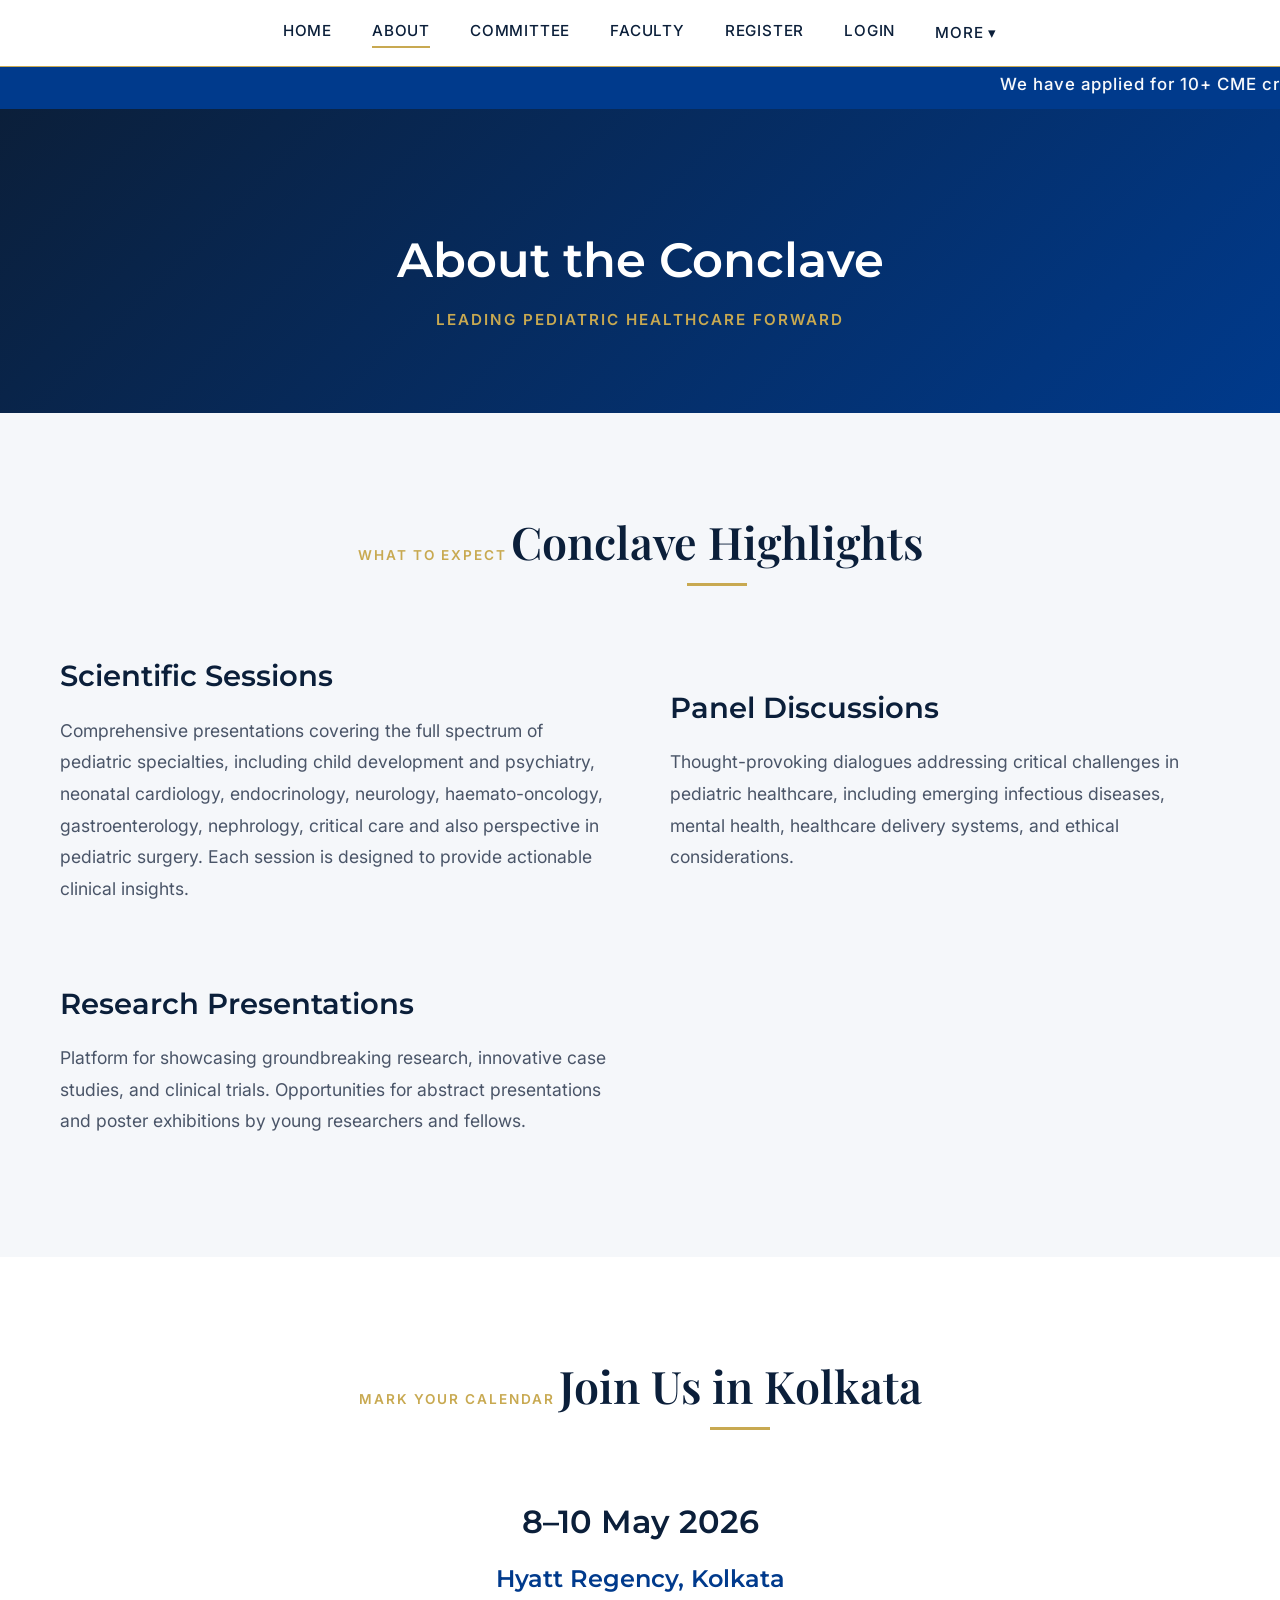
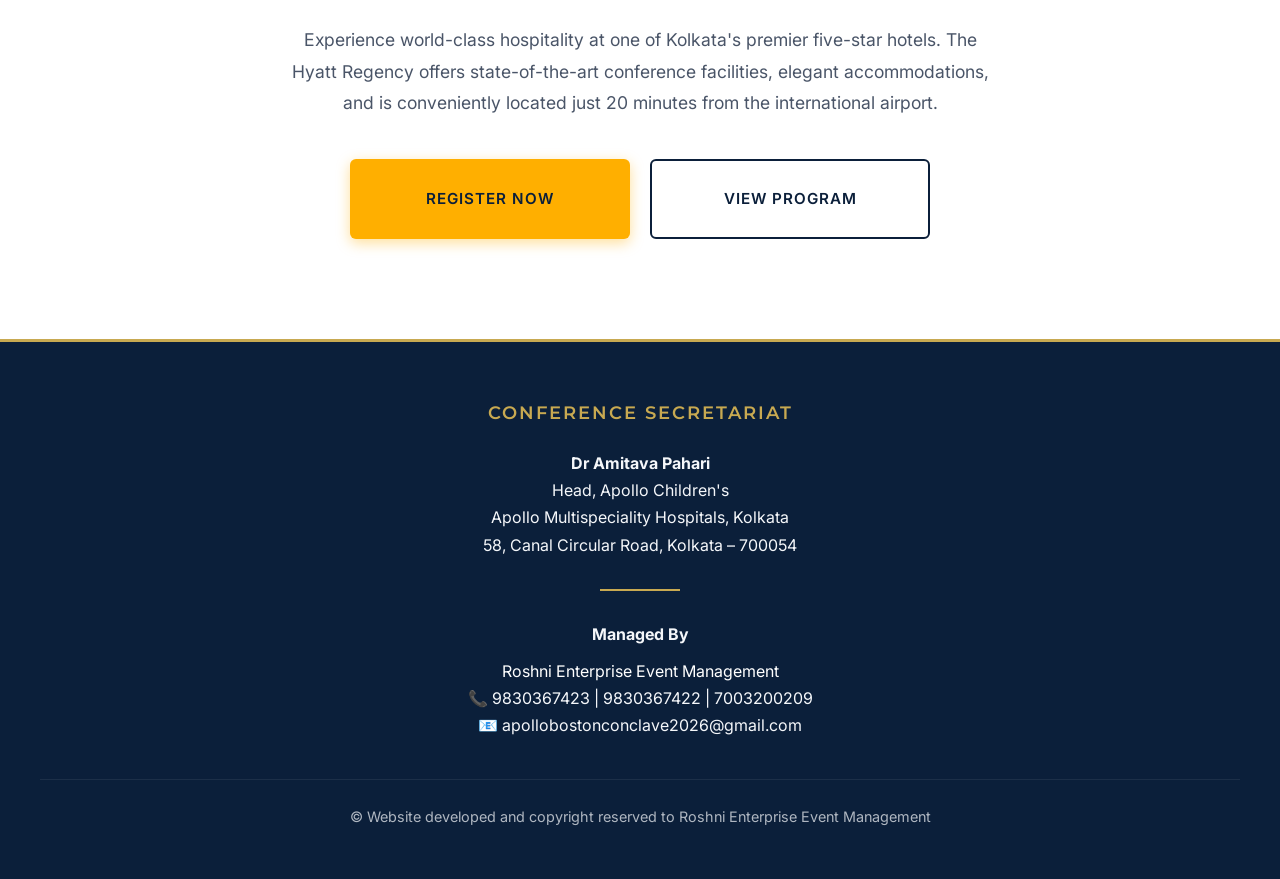
==== about.html @ faa14a83 "Update about.html" ====
<!DOCTYPE html>
<html lang="en">

<head>
    <meta charset="UTF-8">
    <title>About | ABC Children’s Conclave</title>
    <meta name="viewport" content="width=device-width, initial-scale=1.0">
    <link rel="stylesheet" href="style.css">
</head>

<body>

    <!-- LUXURY NAVIGATION -->
    <nav class="navbar" id="navbar">
        <div class="nav-container">
            <!-- <a href="index.html" class="nav-logo">ABC CHILDREN’S CONCLAVE</a> -->

            <div class="burger" id="burger">
                <span></span>
                <span></span>
                <span></span>
            </div>

            <div class="nav-links" id="navMenu" id="moreDropdown">
                <a href="index.html">Home</a>
                <a href="about.html" class="active">About</a>
                <a href="committee.html">Committee</a>
                <a href="speakers.html">Faculty</a>
                <a href="register.html">Register</a>
                <a href="login.html">Login</a>
                <div class="nav-item">
                    <a href="#" class="more-link">More ▾</a>
                    <div class="dropdown">
                        <a href="program.html">Program</a>
                        <a href="venue.html">Venue</a>
                        <a href="sponsor.html">Sponsor</a>
                        <a href="contact.html">Contact</a>
                    </div>
                </div>


            </div>
        </div>
    </nav>
    <marquee class="cme-marquee" scrollamount="15" direction="left" onmouseover="this.stop();"
        onmouseout="this.start();">We have applied for 10+ CME credit hours</marquee>

    <!-- PAGE BANNER -->
    <div class="page-banner">
        <h2>About the Conclave</h2>
        <span>Leading Pediatric Healthcare Forward</span>
    </div>

    <!-- ABOUT CONTENT
    <section class="section">
        <div class="container">
            <div class="about-grid">
                <div class="about-content">
                    <h3>A Premier International Pediatric Congress</h3>
                    <p>
                        The ABC Children’s Conclave is a landmark international pediatric
                        conference that brings together distinguished medical professionals,
                        researchers, and healthcare leaders from around the world.
                    </p>
                    <p>
                        Organized by Apollo Hospitals—one of India's most prestigious healthcare
                        institutions—in collaboration with leading global medical centers, this
                        three-day summit represents the highest standard of pediatric medical
                        education and professional development.
                    </p>
                </div>

                <div class="about-features">
                    <div class="feature-item">
                        <div class="feature-icon">🎓</div>
                        <div class="feature-text">
                            <h4>World-Class Faculty</h4>
                            <p>Learn from internationally renowned pediatric specialists and medical researchers</p>
                        </div>
                    </div>

                    <div class="feature-item">
                        <div class="feature-icon">🔬</div>
                        <div class="feature-text">
                            <h4>Cutting-Edge Research</h4>
                            <p>Access the latest breakthroughs in pediatric medicine and clinical practices</p>
                        </div>
                    </div>

                    <div class="feature-item">
                        <div class="feature-icon">🤝</div>
                        <div class="feature-text">
                            <h4>Global Networking</h4>
                            <p>Connect with leading professionals from prestigious medical institutions worldwide</p>
                        </div>
                    </div>

                    <div class="feature-item">
                        <div class="feature-icon">📜</div>
                        <div class="feature-text">
                            <h4>CME Accreditation</h4>
                            <p>Earn CME points for all the 3 days of the conference</p>
                        </div>
                    </div>
                </div>
            </div>
        </div>
    </section> -->

    <!-- CONFERENCE HIGHLIGHTS -->
    <section class="section section-alt">
        <div class="container">
            <div class="section-header">
                <span class="section-label">What to Expect</span>
                <h2 class="section-title">Conclave Highlights</h2>
            </div>

            <div class="about-grid">
                <div class="about-content">
                    <h3>Scientific Sessions</h3>
                    <p>
                        Comprehensive presentations covering the full spectrum of pediatric specialties,
                        including child development and psychiatry, neonatal cardiology, endocrinology, neurology, haemato-oncology, gastroenterology, nephrology, 
                        critical care and also perspective in pediatric surgery. Each session is designed to provide actionable clinical insights.
                    </p>
                </div>

                <!-- <div class="about-content">
                    <h3>Hands-On Workshops</h3>
                    <p>
                        Interactive training sessions led by expert clinicians, offering practical skill
                        development in advanced pediatric procedures, diagnostic techniques, and
                        evidence-based treatment protocols.
                    </p>
                </div> -->

                <div class="about-content">
                    <h3>Panel Discussions</h3>
                    <p>
                        Thought-provoking dialogues addressing critical challenges in pediatric healthcare,
                        including emerging infectious diseases, mental health, healthcare delivery systems,
                        and ethical considerations.
                    </p>
                </div>

                <div class="about-content">
                    <h3>Research Presentations</h3>
                    <p>
                        Platform for showcasing groundbreaking research, innovative case studies, and
                        clinical trials. Opportunities for abstract presentations and poster exhibitions
                        by young researchers and fellows.
                    </p>
                </div>
            </div>
        </div>
    </section>

    <!-- VENUE & DATE -->
    <section class="section">
        <div class="container" style="text-align: center;">
            <div class="section-header">
                <span class="section-label">Mark Your Calendar</span>
                <h2 class="section-title">Join Us in Kolkata</h2>
            </div>

            <div style="max-width: 700px; margin: 0 auto;">
                <h3 style="font-size: 2rem; color: var(--navy-deep); margin-bottom: 20px;">
                    8–10 May 2026
                </h3>
                <h4 style="font-size: 1.5rem; color: var(--apollo-blue); margin-bottom: 30px;">
                    Hyatt Regency, Kolkata
                </h4>
                <p style="font-size: 1.1rem; line-height: 1.8; color: var(--text-grey); margin-bottom: 40px;">
                    Experience world-class hospitality at one of Kolkata's premier five-star hotels.
                    The Hyatt Regency offers state-of-the-art conference facilities, elegant accommodations,
                    and is conveniently located just 20 minutes from the international airport.
                </p>

                <div style="display: flex; gap: 20px; justify-content: center; flex-wrap: wrap;">
                    <a href="register.html" class="btn btn-primary">Register Now</a>
                    <a href="program.html" class="btn btn-outline"
                        style="border-color: var(--navy-deep); color: var(--navy-deep);">View Program</a>
                </div>
            </div>
        </div>
    </section>

    <div id="footer-placeholder"></div>

    <script>
        fetch("footer.html")
            .then(response => response.text())
            .then(data => {
                document.getElementById("footer-placeholder").innerHTML = data;
            });
    </script>

    <script src="script.js"></script>
</body>

</html>
---- style.css ----
/* =====================
   LUXURY MEDICAL CONFERENCE DESIGN SYSTEM
   ABC Children's Conclave 2026
===================== */

/* Import Premium Fonts */
@import url('https://fonts.googleapis.com/css2?family=Playfair+Display:wght@400;600;700&family=Montserrat:wght@400;600;700&family=Inter:wght@300;400;500;600&display=swap');

:root {
    /* Luxury Medical Color Palette */
    --navy-deep: #0B1F3A;
    --apollo-blue: #003A8C;
    --soft-gold: #C8A951;
    --premium-teal: #008C95;
    --white: #ffffff;
    --light-grey: #F5F7FA;
    --cool-grey: #E8EDF2;
    --text-dark: #1a1a1a;
    --text-grey: #4a5568;

    /* Shadows */
    --shadow-soft: 0 2px 8px rgba(11, 31, 58, 0.08);
    --shadow-medium: 0 4px 16px rgba(11, 31, 58, 0.12);
    --shadow-strong: 0 8px 24px rgba(11, 31, 58, 0.18);

    /* Spacing */
    --section-padding: 100px 20px;
    --radius: 8px;
}

/* =====================
   GLOBAL RESET
===================== */
* {
    margin: 0;
    padding: 0;
    box-sizing: border-box;
}

html {
    scroll-behavior: smooth;
}

body {
    font-family: 'Inter', 'Segoe UI', sans-serif;
    color: var(--text-dark);
    background: var(--white);
    line-height: 1.7;
    overflow-x: hidden;
}

/* Typography Hierarchy */
h1,
h2,
h3,
h4,
h5,
h6 {
    font-family: 'Montserrat', 'Playfair Display', serif;
    font-weight: 600;
    line-height: 1.3;
    color: var(--navy-deep);
    margin-bottom: 1rem;
}

h1 {
    font-size: clamp(2.5rem, 5vw, 4.5rem);
    font-family: 'Playfair Display', serif;
}

h2 {
    font-size: clamp(2rem, 4vw, 3rem);
}

h3 {
    font-size: clamp(1.5rem, 3vw, 2rem);
}

p {
    margin-bottom: 1.2rem;
    color: var(--text-grey);
    font-size: 1.05rem;
}

a {
    text-decoration: none;
    color: inherit;
    transition: all 0.3s ease;
}

/* =====================
   HEADER / NAVIGATION
===================== */
.navbar {
    position: fixed;
    top: 0;
    left: 0;
    right: 0;
    z-index: 1000;
    background: var(--white);
    box-shadow: 0 1px 0 var(--soft-gold);
    padding: 18px 0;
    transition: all 0.3s ease;
}

.navbar.scrolled {
    background: rgba(255, 255, 255, 0.98);
    backdrop-filter: blur(10px);
    box-shadow: var(--shadow-soft);
}

.nav-container {
    max-width: 1400px;
    margin: 0 auto;
    padding: 0 40px;
    display: flex;
    justify-content: center;
    align-items: center;
    position: relative;
}

.nav-logo {
    font-family: 'Montserrat', sans-serif;
    font-size: 1.2rem;
    font-weight: 700;
    color: var(--navy-deep);
    letter-spacing: 0.5px;
}

.nav-links {
    display: flex;
    gap: 40px;
    align-items: center;
}

.nav-links a {
    font-size: 0.95rem;
    font-weight: 500;
    color: var(--navy-deep);
    text-transform: uppercase;
    letter-spacing: 0.8px;
    padding-bottom: 4px;
    position: relative;
}

.nav-links a::after {
    content: '';
    position: absolute;
    bottom: 0;
    left: 0;
    width: 0;
    height: 2px;
    background: var(--soft-gold);
    transition: width 0.3s ease;
}

.nav-links a:hover::after,
.nav-links a.active::after {
    width: 100%;
}

.nav-links a:hover {
    color: var(--apollo-blue);
}

.nav-item {
    position: relative;
}

.dropdown {
    position: absolute;
    top: 100%;
    left: 0;
    background: var(--white);
    min-width: 180px;
    border-radius: var(--radius);
    box-shadow: var(--shadow-md);
    display: none;
    flex-direction: column;
    padding: 8px 0;
}

.dropdown a {
    padding: 10px 16px;
    color: var(--primary);
    text-transform: none;
}

.dropdown a:hover {
    background: var(--gray-50);
}

.nav-item:hover .dropdown {
    display: flex;
}

.burger {
    display: none;
    flex-direction: column;
    cursor: pointer;
    gap: 5px;
}

.burger span {
    width: 25px;
    height: 3px;
    background: var(--navy-deep);
    border-radius: 3px;
    transition: 0.3s;
}

/* =====================
   TOP INFO BAR
===================== */
.top-bar {
    background: #ffaf00;
    color: var(--navy-deep);
    padding: 12px 20px;
    text-align: center;
    font-weight: 600;
    font-size: 1rem;
    letter-spacing: 1px;
    /* margin-top: 60px; */
}

.cme-marquee {
    background: var(--apollo-blue);
    color: var(--white);
    padding: 10px 20px;
    font-weight: 500;
    font-size: 1.05rem;
    letter-spacing: 1px;
    display: block;
    margin-top: 60px;
}

/* =====================
   HERO SECTION - LUXURY
===================== */
.hero {
    min-height: 100vh;
    display: flex;
    align-items: center;
    position: relative;
    overflow: hidden;
    background:
        linear-gradient(135deg, rgba(11, 31, 58, 0.92) 0%, rgba(0, 58, 140, 0.85) 100%),
        url('https://images.unsplash.com/photo-1682582036641-91dfe7b66ba6?crop=entropy&cs=srgb&fm=jpg&q=85') center/cover;
    padding: 140px 40px 80px;
}

.hero-overlay {
    max-width: 1400px;
    margin: 0 auto;
    width: 100%;
}

.hero-content {
    max-width: 800px;
}

.hero-title-logo {
    display: flex;
    align-items: center;
    gap: 15px;
    /* space between heading and logo */
    justify-content: center;
    /* center horizontally */
    flex-wrap: wrap;
    /* wrap on smaller screens */
}

.hero-title-logo h1 {
    margin: 0;
    font-size: 2.5rem;
    /* adjust as per your design */
}

.hero-logo {
    max-height: 50px;
    /* control logo height */
    width: auto;
}

.hero-logos {
    display: flex;
    gap: 30px;
    align-items: center;
    margin-bottom: 40px;
}

.hero-logos .logo {
    height: 70px;
    width: auto;
    filter: brightness(0) invert(1);
    opacity: 0.9;
}

.hero-tagline {
    display: inline-block;
    font-size: 1 rem;
    font-weight: 600;
    text-transform: uppercase;
    letter-spacing: 2px;
    color: var(--soft-gold);
    margin-bottom: 20px;
    display: inline;
    /* padding: 8px 20px;
    border: 1px solid var(--soft-gold);
    border-radius: 30px;
 */
}

.hero h1 {
    font-family: 'Playfair Display', serif;
    font-size: clamp(2.8rem, 6vw, 5rem);
    font-weight: 700;
    color: var(--white);
    margin-bottom: 20px;
    line-height: 1.15;
    text-shadow: 0 2px 20px rgba(0, 0, 0, 0.3);
}

.hero-subtitle {
    font-size: clamp(1.3rem, 2.5vw, 1.8rem);
    color: var(--light-grey);
    margin-bottom: 15px;
    font-weight: 300;
    font-family: 'Inter', sans-serif;
}

.hero-location {
    font-size: 1.4rem;
    color: var(--soft-gold);
    font-weight: 500;
    margin-bottom: 50px;
    letter-spacing: 1px;
}

.hero-top-logo {
    position: absolute;
    top: 25px;
    right: 40px;
    width: 70px;
    /* smallest size */
    height: auto;
    z-index: 10;
}

/* Countdown Timer */
.countdown-container {
    margin: 30px 0;
    max-width: 500px;
}

.countdown-label {
    font-size: 0.9rem;
    text-transform: uppercase;
    letter-spacing: 2px;
    color: var(--soft-gold);
    margin-bottom: 15px;
    font-weight: 600;
}

.countdown-timer {
    display: flex;
    gap: 15px;
}

.time-block {
    background: rgba(255, 255, 255, 0.1);
    backdrop-filter: blur(10px);
    -webkit-backdrop-filter: blur(10px);
    border: 1px solid rgba(255, 255, 255, 0.2);
    padding: 15px 10px;
    border-radius: 8px;
    min-width: 80px;
    text-align: center;
    transition: transform 0.3s ease;
}

.time-block:hover {
    transform: translateY(-5px);
    border-color: var(--soft-gold);
}

.time-block span {
    display: block;
    font-size: 1.8rem;
    font-weight: 700;
    color: #ffaf00;
    font-family: 'Montserrat', sans-serif;
    line-height: 1;
    margin-bottom: 5px;
}

.time-block label {
    font-size: 0.7rem;
    text-transform: uppercase;
    color: var(--white);
    letter-spacing: 1px;
    opacity: 0.8;
}

@media (max-width: 768px) {
    .countdown-timer {
        gap: 10px;
    }

    .time-block {
        min-width: 65px;
        padding: 10px 5px;
    }

    .time-block span {
        font-size: 1.4rem;
    }
}

.hero-buttons {
    display: flex;
    gap: 20px;
    flex-wrap: wrap;
    justify-content: flex-start;
    align-items: center;
}

/* =====================
   BUTTONS - PREMIUM
===================== */
.btn {
    display: inline-flex;
    align-items: center;
    justify-content: center;
    padding: 16px 40px;
    border-radius: 6px;
    font-weight: 600;
    font-size: 0.95rem;
    text-transform: uppercase;
    letter-spacing: 1px;
    cursor: pointer;
    transition: all 0.3s ease;
    border: none;
    font-family: 'Inter', sans-serif;
    text-align: center;
    min-width: 280px;
    min-height: 80px;
}

.btn-primary {
    background: #ffaf00;
    color: var(--navy-deep);
    box-shadow: 0 4px 14px rgba(255, 175, 0, 0.4);
}

.btn-primary:hover {
    background: #e69d00;
    transform: translateY(-2px);
    box-shadow: 0 6px 20px rgba(255, 175, 0, 0.5);
}

.btn-outline {
    background: transparent;
    border: 2px solid var(--white);
    color: var(--white);
}

.btn-outline:hover {
    background: var(--white);
    color: var(--navy-deep);
    border-color: var(--white);
}

.btn-gold {
    background: var(--soft-gold);
    color: var(--navy-deep);
}

.btn-gold:hover {
    background: #d4b968;
    transform: translateY(-2px);
    box-shadow: 0 6px 20px rgba(200, 169, 81, 0.4);
}

/* =====================
   SECTION STRUCTURE
===================== */
.section {
    padding: var(--section-padding);
}

.section-alt {
    background: var(--light-grey);
}

.section-navy {
    background: var(--navy-deep);
    color: var(--white);
}

.section-navy h2,
.section-navy h3,
.section-navy p {
    color: var(--white);
}

.container {
    max-width: 1400px;
    margin: 0 auto;
    padding: 0 40px;
}

.section-header {
    text-align: center;
    margin-bottom: 70px;
    position: relative;
}

.section-label {
    display: inline-block;
    font-size: 0.85rem;
    font-weight: 600;
    text-transform: uppercase;
    letter-spacing: 2px;
    color: var(--soft-gold);
    margin-bottom: 15px;
}

.section-title {
    font-family: 'Playfair Display', serif;
    font-size: clamp(2rem, 4vw, 2.8rem);
    color: var(--navy-deep);
    position: relative;
    display: inline-block;
}

.section-title::after {
    content: '';
    position: absolute;
    bottom: -15px;
    left: 50%;
    transform: translateX(-50%);
    width: 60px;
    height: 3px;
    background: var(--soft-gold);
}

/* =====================
   ABOUT SECTION
===================== */
.about-grid {
    display: grid;
    grid-template-columns: 1fr 1fr;
    gap: 60px;
    align-items: center;
}

.about-content h3 {
    font-size: 1.8rem;
    margin-bottom: 20px;
    color: var(--navy-deep);
}

.about-content p {
    font-size: 1.1rem;
    line-height: 1.8;
    margin-bottom: 20px;
}

.about-features {
    display: grid;
    gap: 20px;
    margin-top: 30px;
}

.feature-item {
    display: flex;
    gap: 15px;
    align-items: flex-start;
}

.feature-icon {
    width: 50px;
    height: 50px;
    background: var(--soft-gold);
    border-radius: 8px;
    display: flex;
    align-items: center;
    justify-content: center;
    color: var(--navy-deep);
    font-weight: bold;
    font-size: 1.3rem;
    flex-shrink: 0;
}

.feature-text h4 {
    font-size: 1.1rem;
    margin-bottom: 5px;
    color: var(--navy-deep);
}

.feature-text p {
    font-size: 0.95rem;
    color: var(--text-grey);
    margin: 0;
}

/* =====================
   SPEAKERS SECTION - LUXURY CARDS
===================== */
.speakers-grid {
    display: grid;
    grid-template-columns: repeat(auto-fit, minmax(280px, 1fr));
    gap: 40px;
}

.speaker-card {
    background: var(--white);
    border-radius: 12px;
    padding: 40px 30px;
    text-align: center;
    box-shadow: var(--shadow-soft);
    transition: all 0.3s ease;
    position: relative;
    overflow: hidden;
}

.speaker-card::before {
    content: '';
    position: absolute;
    top: 0;
    left: 0;
    right: 0;
    height: 4px;
    background: var(--soft-gold);
    transform: scaleX(0);
    transition: transform 0.3s ease;
}

.speaker-card:hover::before {
    transform: scaleX(1);
}

.speaker-card:hover {
    transform: translateY(-8px);
    box-shadow: var(--shadow-strong);
}

.speaker-image {
    width: 150px;
    height: 150px;
    border-radius: 50%;
    margin: 0 auto 25px;
    overflow: hidden;
    border: 4px solid var(--light-grey);
    transition: all 0.3s ease;
}

.speaker-card:hover .speaker-image {
    border-color: var(--soft-gold);
}

.speaker-image img {
    width: 100%;
    height: 100%;
    object-fit: cover;
}

.speaker-name {
    font-size: 1.3rem;
    font-weight: 600;
    color: var(--navy-deep);
    margin-bottom: 8px;
}

.speaker-title {
    font-size: 0.95rem;
    color: var(--text-grey);
    font-weight: 500;
    margin-bottom: 15px;
}

.speaker-org {
    font-size: 0.9rem;
    color: var(--apollo-blue);
    font-style: italic;
}

/* =====================
   SCIENTIFIC PROGRAM SECTION
===================== */
.program-tabs {
    display: flex;
    justify-content: center;
    gap: 20px;
    margin-bottom: 50px;
    flex-wrap: wrap;
}

.tab-btn {
    padding: 14px 35px;
    background: transparent;
    border: 2px solid var(--white);
    color: var(--white);
    border-radius: 30px;
    cursor: pointer;
    font-weight: 600;
    font-size: 0.95rem;
    transition: all 0.3s ease;
    text-transform: uppercase;
    letter-spacing: 1px;
}

.tab-btn.active,
.tab-btn:hover {
    background: var(--soft-gold);
    border-color: var(--soft-gold);
    color: var(--navy-deep);
}

.program-timeline {
    max-width: 900px;
    margin: 0 auto;
    display: none;
}

.program-timeline.active {
    display: block;
}

.timeline-item {
    background: rgba(255, 255, 255, 0.1);
    backdrop-filter: blur(10px);
    padding: 30px;
    border-radius: 12px;
    margin-bottom: 20px;
    border-left: 4px solid var(--soft-gold);
    transition: all 0.3s ease;
}

.timeline-item:hover {
    background: rgba(255, 255, 255, 0.15);
    transform: translateX(10px);
}

.timeline-time {
    font-size: 0.9rem;
    font-weight: 600;
    color: var(--soft-gold);
    margin-bottom: 10px;
    text-transform: uppercase;
    letter-spacing: 1px;
}

.timeline-title {
    font-size: 1.3rem;
    color: var(--white);
    margin-bottom: 8px;
    font-weight: 600;
}

.timeline-speaker {
    font-size: 0.95rem;
    color: var(--light-grey);
    font-style: italic;
}

/* =====================
   VENUE SECTION
===================== */
.venue-container {
    display: grid;
    grid-template-columns: 1fr 1fr;
    gap: 60px;
    align-items: center;
}

.venue-image {
    border-radius: 12px;
    overflow: hidden;
    box-shadow: var(--shadow-strong);
}

.venue-image img {
    width: 100%;
    height: 100%;
    object-fit: cover;
    transition: transform 0.5s ease;
}

.venue-image:hover img {
    transform: scale(1.05);
}

.venue-info h3 {
    font-size: 2rem;
    margin-bottom: 20px;
}

.venue-details {
    display: grid;
    gap: 20px;
    margin-top: 30px;
}

.venue-detail {
    display: flex;
    gap: 15px;
    align-items: flex-start;
}

.venue-icon {
    width: 45px;
    height: 45px;
    background: var(--soft-gold);
    border-radius: 50%;
    display: flex;
    align-items: center;
    justify-content: center;
    color: var(--navy-deep);
    font-weight: bold;
    flex-shrink: 0;
}

.venue-text h4 {
    font-size: 1rem;
    margin-bottom: 5px;
    color: var(--navy-deep);
}

.venue-text p {
    font-size: 0.95rem;
    color: var(--text-grey);
    margin: 0;
}

/* =====================
   SPONSORS SECTION
===================== */
.sponsors-grid {
    display: grid;
    grid-template-columns: repeat(auto-fit, minmax(200px, 1fr));
    gap: 40px;
    align-items: center;
    justify-items: center;
}

.sponsor-logo {
    width: 180px;
    height: 100px;
    background: var(--white);
    border-radius: 12px;
    display: flex;
    align-items: center;
    justify-content: center;
    padding: 20px;
    box-shadow: var(--shadow-soft);
    transition: all 0.3s ease;
    border: 2px solid var(--cool-grey);
}

.sponsor-logo:hover {
    transform: translateY(-5px);
    box-shadow: var(--shadow-medium);
    border-color: var(--soft-gold);
}

.sponsor-logo img {
    max-width: 100%;
    max-height: 100%;
    filter: grayscale(100%);
    opacity: 0.6;
    transition: all 0.3s ease;
}

.sponsor-logo:hover img {
    filter: grayscale(0%);
    opacity: 1;
}

/* =====================
   FOOTER - CORPORATE AUTHORITY
===================== */
.footer {
    background: var(--navy-deep);
    color: var(--white);
    padding: 60px 40px 30px;
    border-top: 3px solid var(--soft-gold);
}

.footer-container {
    max-width: 1400px;
    margin: 0 auto;
    text-align: center;
}

.footer-title {
    font-size: 1.1rem;
    font-weight: 600;
    text-transform: uppercase;
    letter-spacing: 2px;
    color: var(--soft-gold);
    margin-bottom: 25px;
}

.footer-content {
    margin-bottom: 30px;
}

.footer-content p {
    font-size: 1rem;
    color: var(--light-grey);
    margin-bottom: 10px;
    font-weight: 400;
}

.footer-divider {
    width: 80px;
    height: 2px;
    background: var(--soft-gold);
    margin: 30px auto;
}

.footer-social {
    display: flex;
    gap: 20px;
    justify-content: center;
    margin-top: 30px;
}

.social-icon {
    width: 40px;
    height: 40px;
    border-radius: 50%;
    background: rgba(255, 255, 255, 0.1);
    display: flex;
    align-items: center;
    justify-content: center;
    color: var(--white);
    transition: all 0.3s ease;
}

.social-icon:hover {
    background: var(--soft-gold);
    color: var(--navy-deep);
    transform: translateY(-3px);
}

.footer-copyright {
    margin-top: 40px;
    padding-top: 25px;
    border-top: 1px solid rgba(255, 255, 255, 0.1);
    font-size: 0.9rem;
    color: var(--light-grey);
    opacity: 0.7;
}

/* =====================
   REGISTRATION PAGE
===================== */
.page-banner {
    background: linear-gradient(135deg, var(--navy-deep) 0%, var(--apollo-blue) 100%);
    padding: 120px 40px 80px;
    text-align: center;
}

.page-banner h2 {
    color: var(--white);
    font-size: clamp(2rem, 5vw, 3rem);
    margin-bottom: 15px;
}

.page-banner span {
    color: var(--soft-gold);
    font-size: 0.95rem;
    font-weight: 600;
    text-transform: uppercase;
    letter-spacing: 2px;
}

.register-section {
    padding: 80px 40px;
    background: var(--light-grey);
}

.pricing-grid {
    display: grid;
    grid-template-columns: repeat(auto-fit, minmax(280px, 1fr));
    gap: 30px;
    margin-bottom: 60px;
}

.pricing-card {
    background: var(--white);
    border-radius: 12px;
    padding: 40px 30px;
    text-align: center;
    box-shadow: var(--shadow-soft);
    transition: all 0.3s ease;
    border: 2px solid transparent;
}

.pricing-card:hover {
    transform: translateY(-10px);
    box-shadow: var(--shadow-strong);
    border-color: var(--soft-gold);
}

.pricing-card.featured {
    background: var(--navy-deep);
    color: var(--white);
    transform: scale(1.05);
    border-color: var(--soft-gold);
}

.pricing-card.featured h3,
.pricing-card.featured .pricing-amount {
    color: var(--white);
}

.pricing-label {
    font-size: 0.85rem;
    font-weight: 600;
    text-transform: uppercase;
    letter-spacing: 1.5px;
    color: var(--soft-gold);
    margin-bottom: 15px;
}

.pricing-amount {
    font-size: 2.5rem;
    font-weight: 700;
    color: var(--navy-deep);
    margin-bottom: 10px;
}

.pricing-period {
    font-size: 0.9rem;
    color: var(--text-grey);
    margin-bottom: 25px;
}

.pricing-card.featured .pricing-period {
    color: var(--light-grey);
}

.pricing-features {
    list-style: none;
    margin: 25px 0;
    text-align: left;
}

.pricing-features li {
    padding: 12px 0;
    border-bottom: 1px solid var(--cool-grey);
    font-size: 0.95rem;
    color: var(--text-grey);
}

.pricing-card.featured .pricing-features li {
    border-bottom-color: rgba(255, 255, 255, 0.2);
    color: var(--light-grey);
}

.pricing-features li::before {
    content: '✓';
    margin-right: 10px;
    color: var(--soft-gold);
    font-weight: bold;
}

.register-card {
    max-width: 600px;
    margin: 0 auto;
    background: var(--white);
    padding: 50px 40px;
    border-radius: 12px;
    box-shadow: var(--shadow-medium);
}

.register-card h3 {
    text-align: center;
    margin-bottom: 35px;
    font-size: 1.8rem;
}

.form-control,
.form-select {
    width: 100%;
    padding: 14px 18px;
    border-radius: 8px;
    border: 2px solid var(--cool-grey);
    font-size: 1rem;
    margin-bottom: 20px;
    transition: all 0.3s ease;
    font-family: 'Inter', sans-serif;
}

.form-control:focus,
.form-select:focus {
    outline: none;
    border-color: var(--apollo-blue);
    box-shadow: 0 0 0 3px rgba(0, 58, 140, 0.1);
}

.w-100 {
    width: 100%;
}

/* =====================
   LOGIN PAGE
===================== */
.login-card {
    max-width: 450px;
    margin: 60px auto;
    background: var(--white);
    padding: 50px 40px;
    border-radius: 12px;
    box-shadow: var(--shadow-medium);
}

.login-card h3 {
    text-align: center;
    margin-bottom: 35px;
    font-size: 1.8rem;
}

.forgot-link {
    color: var(--apollo-blue);
    text-decoration: underline;
    font-size: 0.9rem;
    transition: color 0.3s;
    display: inline-block;
    margin-top: 10px;
}

.forgot-link:hover {
    color: var(--soft-gold);
}

/* =====================
   UTILITY CLASSES
===================== */
.text-center {
    text-align: center;
}

.mb-4 {
    margin-bottom: 2rem;
}

.mb-3 {
    margin-bottom: 1.5rem;
}

/* =====================
   RESPONSIVE DESIGN
===================== */
@media (max-width: 1024px) {
    .nav-links {
        gap: 25px;
    }

    .about-grid,
    .venue-container {
        grid-template-columns: 1fr;
        gap: 40px;
    }
}

@media (max-width: 768px) {
    :root {
        --section-padding: 60px 20px;
    }

    .nav-container {
        padding: 0 20px;
    }

    .nav-links {
        display: none;
        position: fixed;
        top: 60px;
        right: -100%;
        height: 100vh;
        width: 80%;
        max-width: 300px;
        background: var(--navy-deep);
        flex-direction: column;
        justify-content: flex-start;
        gap: 0;
        transition: right 0.4s ease-in-out;
        box-shadow: -5px 0 15px rgba(0, 0, 0, 0.3);
        padding: 40px 30px;
        z-index: 1000;
        overflow-y: auto;
    }

    .nav-links.open {
        display: flex;
        right: 0;
    }

    .nav-links a {
        color: var(--white) !important;
        font-size: 1rem;
        width: 100%;
        padding: 14px 0;
        border-bottom: 1px solid rgba(200, 169, 81, 0.2);
    }

    .nav-links a::after {
        display: none;
    }

    .burger {
        display: flex;
        z-index: 1001;
    }

    .hero {
        padding: 100px 20px 60px;
    }

    .hero-buttons {
        flex-direction: column;
    }

    .btn {
        width: 100%;
        text-align: center;
    }

    .speakers-grid {
        grid-template-columns: 1fr;
    }

    .program-tabs {
        flex-direction: column;
    }

    .pricing-grid {
        grid-template-columns: 1fr;
    }

    .pricing-card.featured {
        transform: scale(1);
    }
}

/* =====================
   DASHBOARD STYLES
===================== */
.dashboard-stats {
    display: grid;
    grid-template-columns: repeat(auto-fit, minmax(250px, 1fr));
    gap: 25px;
    margin-bottom: 40px;
}

.stat-card {
    background: var(--white);
    border-radius: 12px;
    padding: 25px;
    box-shadow: var(--shadow-soft);
    display: flex;
    align-items: center;
    gap: 20px;
    transition: all 0.3s ease;
    border: 2px solid transparent;
}

.stat-card:hover {
    transform: translateY(-5px);
    box-shadow: var(--shadow-medium);
    border-color: var(--soft-gold);
}

.stat-icon {
    width: 60px;
    height: 60px;
    background: linear-gradient(135deg, var(--navy-deep), var(--apollo-blue));
    border-radius: 12px;
    display: flex;
    align-items: center;
    justify-content: center;
    font-size: 1.8rem;
    flex-shrink: 0;
}

.stat-content h3 {
    font-size: 1.3rem;
    color: var(--navy-deep);
    margin-bottom: 5px;
    font-weight: 600;
}

.stat-content p {
    font-size: 0.9rem;
    color: var(--text-grey);
    margin: 0;
}

.dashboard-grid {
    display: grid;
    grid-template-columns: repeat(auto-fit, minmax(400px, 1fr));
    gap: 30px;
    margin-bottom: 30px;
}

.dashboard-card {
    background: var(--white);
    border-radius: 12px;
    padding: 35px;
    box-shadow: var(--shadow-soft);
    border: 2px solid var(--cool-grey);
    transition: all 0.3s ease;
}

.dashboard-card:hover {
    box-shadow: var(--shadow-medium);
    border-color: var(--soft-gold);
}

.card-header {
    margin-bottom: 25px;
    border-bottom: 2px solid var(--cool-grey);
    padding-bottom: 20px;
}

.card-header h3 {
    font-size: 1.5rem;
    color: var(--navy-deep);
    margin-bottom: 8px;
}

.card-header p {
    font-size: 0.95rem;
    color: var(--text-grey);
    margin: 0;
}

/* Upload Area */
.upload-area {
    border: 3px dashed var(--cool-grey);
    border-radius: 12px;
    padding: 40px 20px;
    text-align: center;
    cursor: pointer;
    transition: all 0.3s ease;
    margin-bottom: 20px;
    background: var(--light-grey);
}

.upload-area:hover {
    border-color: var(--apollo-blue);
    background: var(--white);
}

.upload-icon {
    font-size: 3rem;
    margin-bottom: 15px;
}

.upload-area p {
    margin-bottom: 8px;
}

.upload-area .text-muted {
    font-size: 0.85rem;
    color: var(--text-grey);
}

.file-input {
    display: none;
}

.upload-status {
    margin-top: 15px;
    text-align: center;
    font-size: 0.95rem;
    min-height: 20px;
}

/* Info List */
.info-list {
    display: grid;
    gap: 15px;
}

.info-item {
    display: flex;
    justify-content: space-between;
    align-items: center;
    padding: 12px 0;
    border-bottom: 1px solid var(--cool-grey);
}

.info-item:last-child {
    border-bottom: none;
}

.info-label {
    font-weight: 600;
    color: var(--navy-deep);
    font-size: 0.95rem;
}

.info-value {
    color: var(--text-grey);
    font-size: 0.95rem;
}

.badge {
    padding: 6px 14px;
    border-radius: 20px;
    font-size: 0.85rem;
    font-weight: 600;
    text-transform: uppercase;
    letter-spacing: 0.5px;
}

.badge-success {
    background: #22c55e;
    color: white;
}

.badge-pending {
    background: #f59e0b;
    color: white;
}

/* File List */
.file-list {
    display: grid;
    gap: 12px;
}

.file-item {
    background: var(--light-grey);
    border-radius: 8px;
    padding: 18px 20px;
    display: flex;
    justify-content: space-between;
    align-items: center;
    transition: all 0.3s ease;
    border: 2px solid transparent;
}

.file-item:hover {
    background: var(--white);
    border-color: var(--soft-gold);
    transform: translateX(5px);
}

.file-info {
    display: flex;
    align-items: center;
    gap: 15px;
    flex: 1;
}

.file-icon {
    width: 45px;
    height: 45px;
    background: var(--apollo-blue);
    border-radius: 8px;
    display: flex;
    align-items: center;
    justify-content: center;
    color: white;
    font-size: 1.2rem;
    flex-shrink: 0;
}

.file-details h4 {
    font-size: 1rem;
    color: var(--navy-deep);
    margin-bottom: 3px;
    font-weight: 600;
}

.file-details p {
    font-size: 0.85rem;
    color: var(--text-grey);
    margin: 0;
}

.file-actions {
    display: flex;
    gap: 10px;
}

.file-action-btn {
    width: 35px;
    height: 35px;
    border-radius: 6px;
    border: none;
    background: var(--cool-grey);
    color: var(--navy-deep);
    cursor: pointer;
    transition: all 0.3s ease;
    display: flex;
    align-items: center;
    justify-content: center;
}

.file-action-btn:hover {
    background: var(--apollo-blue);
    color: white;
    transform: scale(1.1);
}

.empty-state {
    text-align: center;
    padding: 60px 20px;
}

.empty-icon {
    font-size: 4rem;
    margin-bottom: 20px;
    opacity: 0.5;
}

.empty-state p {
    font-size: 1.1rem;
    color: var(--navy-deep);
    margin-bottom: 8px;
}

.empty-state .text-muted {
    font-size: 0.95rem;
    color: var(--text-grey);
}

/* Info Cards */
.info-card {
    background: var(--light-grey);
    border-radius: 12px;
    padding: 30px;
    text-align: center;
    transition: all 0.3s ease;
    border: 2px solid transparent;
}

.info-card:hover {
    background: var(--white);
    border-color: var(--soft-gold);
    transform: translateY(-5px);
    box-shadow: var(--shadow-medium);
}

.info-card-icon {
    font-size: 2.5rem;
    margin-bottom: 15px;
}

.info-card h4 {
    font-size: 1.3rem;
    color: var(--navy-deep);
    margin-bottom: 12px;
}

.info-card p {
    font-size: 0.95rem;
    color: var(--text-grey);
    margin-bottom: 20px;
}

/* Loader */
.loader {
    position: fixed;
    top: 0;
    left: 0;
    right: 0;
    bottom: 0;
    background: rgba(11, 31, 58, 0.9);
    display: flex;
    flex-direction: column;
    align-items: center;
    justify-content: center;
    z-index: 9999;
}

.loader-spinner {
    width: 50px;
    height: 50px;
    border: 4px solid rgba(200, 169, 81, 0.3);
    border-top-color: var(--soft-gold);
    border-radius: 50%;
    animation: spin 1s linear infinite;
}

.loader p {
    color: white;
    margin-top: 20px;
    font-size: 1.1rem;
}

@keyframes spin {
    to {
        transform: rotate(360deg);
    }
}

/* Dashboard Responsive */
@media (max-width: 1024px) {
    .dashboard-grid {
        grid-template-columns: 1fr;
    }
}

@media (max-width: 768px) {
    .dashboard-stats {
        grid-template-columns: 1fr;
    }

    .stat-card {
        padding: 20px;
    }

    .dashboard-card {
        padding: 25px 20px;
    }

    /* Burger Animation */
    .burger.active span:nth-child(1) {
        transform: rotate(45deg) translate(5px, 6px);
    }

    .burger.active span:nth-child(2) {
        opacity: 0;
    }

    .burger.active span:nth-child(3) {
        transform: rotate(-45deg) translate(5px, -6px);
    }

    /* Mobile Dropdown */
    .dropdown {
        position: static;
        background: rgba(255, 255, 255, 0.05);
        display: none;
        box-shadow: none;
        padding-left: 20px;
        min-width: unset;
        border-radius: 0;
    }

    .nav-item.open .dropdown {
        display: flex;
    }

    .nav-item a {
        padding-bottom: 0 !important;
    }
}

/* =====================
   ANIMATIONS
===================== */
@keyframes fadeUp {
    from {
        opacity: 0;
        transform: translateY(30px);
    }

    to {
        opacity: 1;
        transform: translateY(0);
    }
}

.fade-up {
    animation: fadeUp 0.8s ease forwards;
}

/* Smooth Entrance Animations */
.hero-content>* {
    animation: fadeUp 0.8s ease forwards;
    opacity: 0;
}

.hero-tagline {
    animation-delay: 0.2s;
}

.hero h1 {
    animation-delay: 0.4s;
}

.hero-subtitle {
    animation-delay: 0.6s;
}

.hero-location {
    animation-delay: 0.8s;
}

.hero-buttons {
    animation-delay: 1s;
}

/* =====================
   LOGOS BAR
===================== */
.logos-bar {
    background: var(--white);
    padding: 40px 20px;
    margin-top: 50px;
    border-bottom: 1px solid var(--cool-grey);
    box-shadow: var(--shadow-soft);
}


.logos-row {
    display: flex;
    align-items: center;
    justify-content: center;
    gap: 40px;
    flex-wrap: wrap;
}

.logos-divider {
    width: 1px;
    height: 80px;
    background: var(--cool-grey);
}

/* .logo-group {
    display: flex;
    flex-direction: column;
    align-items: center;
    gap: 12px;
} */
.logo-group {
    display: flex;
    align-items: center;
    gap: 15px;
}

.logo-group-label {
    font-size: 0.75rem;
    font-weight: 700;
    text-transform: uppercase;
    letter-spacing: 1.5px;
    color: var(--text-grey);
}

.logo-group-items {
    display: flex;
    gap: 20px;
    align-items: center;
}

.logo-badge {
    display: flex;
    flex-direction: column;
    align-items: center;
    gap: 8px;
    text-align: center;
    font-size: 0.75rem;
    color: var(--text-grey);
    font-weight: 500;
    line-height: 1.4;
}

.logo-icon {
    width: 110px;
    height: 110px;
    border-radius: 12px;
    display: flex;
    align-items: center;
    justify-content: center;
    font-weight: 800;
    font-size: 0.9rem;
    font-family: 'Montserrat', sans-serif;
    letter-spacing: 0.5px;
    color: var(--white);
}

.logo-placeholder {
    background: transparent;
    box-shadow: none;
    padding: 0;
}

.logo-placeholder img {
    height: 50px;
    width: auto;
    display: block;
}

.logo-group-label {
    font-size: 0.85rem;
    font-weight: 700;
    text-transform: none;
    letter-spacing: 0.5px;
    color: var(--navy-deep);
    white-space: nowrap;
}

.logos-divider {
    width: 1px;
    height: 40px;
    background: rgba(0, 0, 0, 0.2);
}

.wbap-logo {
    background: linear-gradient(135deg, #1a6b3a, #2d9b55);
}

.bch-logo {
    background: linear-gradient(135deg, #003A8C, #0056c7);
}

.apollo-logo {
    background: linear-gradient(135deg, #C8A951, #e8c96a);
    color: var(--navy-deep);
}

/* =====================
   STATS SECTION
===================== */
.stats-section {
    background: var(--navy-deep);
    padding: 50px 20px;
}

.stats-row {
    display: flex;
    justify-content: center;
    gap: 60px;
    flex-wrap: wrap;
}

.stat-item {
    display: flex;
    flex-direction: column;
    align-items: center;
    gap: 6px;
}

.stat-number {
    font-family: 'Playfair Display', serif;
    font-size: clamp(2.5rem, 5vw, 3.5rem);
    font-weight: 700;
    color: var(--soft-gold);
    line-height: 1;
}

.stat-label {
    font-size: 0.85rem;
    font-weight: 600;
    text-transform: uppercase;
    letter-spacing: 1.5px;
    color: rgba(255, 255, 255, 0.7);
}

/* =====================
   WHY PARTICIPATE GRID
===================== */
.why-grid {
    display: grid;
    grid-template-columns: repeat(auto-fit, minmax(240px, 1fr));
    gap: 30px;
    margin-top: 20px;
}

.why-card {
    background: var(--white);
    border-radius: 12px;
    padding: 36px 28px;
    text-align: center;
    box-shadow: var(--shadow-soft);
    border: 2px solid transparent;
    transition: all 0.3s ease;
}

.why-card:hover {
    border-color: var(--soft-gold);
    transform: translateY(-6px);
    box-shadow: var(--shadow-strong);
}

.why-icon {
    font-size: 2.4rem;
    margin-bottom: 16px;
}

.why-card h4 {
    font-size: 1.1rem;
    color: var(--navy-deep);
    margin-bottom: 10px;
}

.why-card p {
    font-size: 0.95rem;
    color: var(--text-grey);
    margin: 0;
    line-height: 1.6;
}

/* =====================
   SECRETARIAT GRID
===================== */
.secretariat-grid {
    display: grid;
    grid-template-columns: repeat(auto-fit, minmax(230px, 1fr));
    gap: 24px;
    margin-top: 30px;
}

.secretariat-card {
    background: rgba(255, 255, 255, 0.08);
    border: 1px solid rgba(200, 169, 81, 0.3);
    border-radius: 12px;
    padding: 28px 24px;
    text-align: center;
    transition: all 0.3s ease;
}

.secretariat-card:hover {
    background: rgba(255, 255, 255, 0.14);
    border-color: var(--soft-gold);
    transform: translateY(-4px);
}

.secretariat-card h4 {
    font-size: 1rem;
    color: var(--soft-gold);
    margin-bottom: 12px;
    text-transform: uppercase;
    letter-spacing: 1px;
}

.secretariat-card p {
    font-size: 0.95rem;
    color: rgba(255, 255, 255, 0.85);
    margin: 0;
    line-height: 1.7;
}

/* =====================
   COMMITTEE PAGE
===================== */
.committee-page-title {
    background: var(--apollo-blue);
    color: var(--white);
    text-align: center;
    padding: 15px;
    font-size: 2rem;
    font-weight: 700;
    text-transform: uppercase;
    letter-spacing: 3px;
    margin-bottom: 40px;
    border-radius: 4px;
}

.wbap-header {
    color: #cc3333;
    text-align: center;
    font-size: 1.8rem;
    font-weight: 700;
    margin: 40px 0 30px;
    text-transform: uppercase;
}

.committee-tier {
    margin-bottom: 60px;
}

.tier-label {
    text-align: center;
    font-size: 0.9rem;
    font-weight: 700;
    text-transform: uppercase;
    letter-spacing: 2px;
    padding: 10px 30px;
    display: inline-block;
    border-radius: 4px;
    background: var(--navy-deep);
    color: var(--white);
    margin-bottom: 30px;
    display: block;
    width: fit-content;
    margin-left: auto;
    margin-right: auto;
    box-shadow: 0 4px 10px rgba(0, 0, 0, 0.1);
}

.gold-label {
    background: var(--soft-gold);
    color: var(--white);
}

.teal-label {
    background: var(--premium-teal);
    color: var(--white);
}

.navy-label {
    background: var(--navy-deep);
    color: var(--white);
}

.committee-center-card {
    max-width: 400px;
    margin: 0 auto;
    background: var(--white);
    border-radius: 12px;
    padding: 30px;
    text-align: center;
    box-shadow: var(--shadow-medium);
    border-top: 4px solid var(--apollo-blue);
    transition: all 0.3s ease;
}

.committee-center-card.highlight-card {
    border-top-color: var(--soft-gold);
    box-shadow: 0 10px 30px rgba(0, 0, 0, 0.1);
}

.committee-grid {
    display: grid;
    gap: 25px;
}

.committee-grid-2 {
    grid-template-columns: repeat(auto-fit, minmax(300px, 1fr));
}

.committee-grid-3 {
    grid-template-columns: repeat(auto-fit, minmax(280px, 1fr));
}

.committee-grid-4 {
    grid-template-columns: repeat(auto-fit, minmax(220px, 1fr));
}

/* WBAP Column Layout */
.wbap-columns {
    display: grid;
    grid-template-columns: 1fr 1fr 1fr;
    gap: 40px;
    margin-top: 30px;
}

.wbap-column {
    display: flex;
    flex-direction: column;
    gap: 20px;
}

.committee-card {
    background: var(--white);
    border-radius: 8px;
    padding: 20px;
    text-align: center;
    box-shadow: var(--shadow-soft);
    border-left: 4px solid var(--cool-grey);
    transition: all 0.3s ease;
}

.committee-card:hover,
.committee-center-card:hover {
    transform: translateY(-5px);
    box-shadow: var(--shadow-medium);
    border-left-color: var(--apollo-blue);
}

.committee-name {
    font-family: 'Montserrat', sans-serif;
    font-weight: 700;
    font-size: 1.05rem;
    color: var(--navy-deep);
    margin-bottom: 4px;
}

.committee-role {
    font-size: 0.85rem;
    color: var(--text-grey);
    line-height: 1.4;
    font-weight: 500;
}

@media (max-width: 992px) {
    .wbap-columns {
        grid-template-columns: 1fr 1fr;
    }
}

@media (max-width: 768px) {
    .wbap-columns {
        grid-template-columns: 1fr;
    }

    .wbap-header {
        font-size: 1.4rem;
    }
}

/* =====================
   STALL / SPONSOR CARDS
===================== */
.sponsor-sub-heading {
    text-align: center;
    font-size: 1.5rem;
    color: var(--navy-deep);
    margin-bottom: 30px;
    position: relative;
    padding-bottom: 15px;
}

.sponsor-sub-heading::after {
    content: '';
    position: absolute;
    bottom: 0;
    left: 50%;
    transform: translateX(-50%);
    width: 50px;
    height: 3px;
    background: var(--soft-gold);
}

.stall-cards {
    display: grid;
    grid-template-columns: repeat(auto-fit, minmax(280px, 1fr));
    gap: 30px;
}

.stall-card {
    background: var(--white);
    border-radius: 14px;
    padding: 36px 28px;
    display: flex;
    flex-direction: column;
    gap: 16px;
    box-shadow: var(--shadow-medium);
    border: 2px solid transparent;
    position: relative;
    transition: all 0.3s ease;
}

.stall-card:hover {
    transform: translateY(-8px);
    box-shadow: var(--shadow-strong);
}

.stall-card.platinum {
    border-color: #a0c4ff;
    background: linear-gradient(160deg, #f0f6ff 0%, #fff 100%);
}

.stall-card.gold {
    border-color: var(--soft-gold);
    background: linear-gradient(160deg, #fffbf0 0%, #fff 100%);
    transform: scale(1.02);
}

.stall-card.gold:hover {
    transform: scale(1.02) translateY(-8px);
}

.stall-card.silver {
    border-color: #c0c8d0;
    background: linear-gradient(160deg, #f8f9fa 0%, #fff 100%);
}

.stall-badge {
    position: absolute;
    top: -12px;
    right: 20px;
    background: var(--soft-gold);
    color: var(--navy-deep);
    font-size: 0.75rem;
    font-weight: 700;
    text-transform: uppercase;
    letter-spacing: 1px;
    padding: 4px 14px;
    border-radius: 20px;
}

.stall-tier {
    font-family: 'Montserrat', sans-serif;
    font-size: 1.2rem;
    font-weight: 700;
    color: var(--navy-deep);
    text-transform: uppercase;
    letter-spacing: 1px;
}

.stall-price {
    font-family: 'Playfair Display', serif;
    font-size: 2rem;
    font-weight: 700;
    color: var(--apollo-blue);
    line-height: 1.1;
}

.stall-price span {
    font-size: 1rem;
    font-weight: 400;
    color: var(--text-grey);
    font-family: 'Inter', sans-serif;
}

.stall-features {
    list-style: none;
    margin: 0;
    padding: 0;
    flex: 1;
    display: flex;
    flex-direction: column;
    gap: 10px;
}

.stall-features li {
    font-size: 0.9rem;
    color: var(--text-grey);
    padding-left: 22px;
    position: relative;
    line-height: 1.5;
}

.stall-features li::before {
    content: '✓';
    position: absolute;
    left: 0;
    color: var(--soft-gold);
    font-weight: bold;
}

/* =====================
   SPONSOR TABLE
===================== */
.sponsor-table-wrap {
    overflow-x: auto;
    border-radius: 12px;
    box-shadow: var(--shadow-medium);
}

.sponsor-table {
    width: 100%;
    border-collapse: collapse;
    background: var(--white);
    font-size: 0.95rem;
}

.sponsor-table thead tr {
    background: var(--navy-deep);
    color: var(--white);
}

.sponsor-table thead th {
    padding: 18px 20px;
    text-align: left;
    font-weight: 600;
    text-transform: uppercase;
    letter-spacing: 1px;
    font-size: 0.85rem;
}

.sponsor-table tbody tr {
    border-bottom: 1px solid var(--cool-grey);
    transition: background 0.2s ease;
}

.sponsor-table tbody tr:hover {
    background: var(--light-grey);
}

.sponsor-table tbody td {
    padding: 18px 20px;
    color: var(--text-grey);
    vertical-align: top;
    line-height: 1.5;
}

.pkg-name {
    font-weight: 700;
    color: var(--navy-deep) !important;
    min-width: 160px;
}

.pkg-price {
    font-weight: 700;
    color: var(--apollo-blue) !important;
    white-space: nowrap;
    font-size: 1.05rem;
}

.pkg-price small {
    display: block;
    font-size: 0.8rem;
    font-weight: 400;
    color: var(--text-grey);
}

.souvenir-header td {
    background: var(--soft-gold) !important;
}

.souvenir-title {
    font-weight: 700 !important;
    color: var(--navy-deep) !important;
    text-align: center;
    text-transform: uppercase;
    letter-spacing: 1.5px;
    font-size: 0.9rem;
    padding: 14px 20px !important;
}




@media (max-width: 480px) {

    .committee-grid-2,
    .committee-grid-3,
    .committee-grid-4 {
        grid-template-columns: 1fr;
    }

    .why-grid {
        grid-template-columns: 1fr;
    }
}

/* =====================
   LOGO PLACEHOLDERS
===================== */
.logo-placeholder {
    width: 110px;
    height: 110px;
    border-radius: 12px;
    overflow: hidden;
    display: flex;
    align-items: center;
    justify-content: center;
    flex-shrink: 0;
    /* Drop shadow so placeholder pops on white bg */
    box-shadow: 0 4px 14px rgba(0, 0, 0, 0.15);
    /* When a real image is swapped in, it fills the box */
}

.logo-placeholder img {
    width: 100%;
    height: 100%;
    object-fit: contain;
    border-radius: 12px;
}

.logos-note {
    text-align: center;
    font-size: 0.78rem;
    color: var(--text-grey);
    margin-top: 20px;
    opacity: 0.7;
    font-style: italic;
}

.logos-note code {
    background: var(--light-grey);
    padding: 1px 6px;
    border-radius: 4px;
    font-family: monospace;
    font-size: 0.78rem;
}

/* Default (Desktop First Approach) */
.mobile-only {
    display: none;
}

.desktop-only {
    display: block;
}

.hero-logo-desktop,
.hero-logo-mobile {
    display: none;
}

/* =====================
   RESPONSIVE – NEW COMPONENTS
===================== */

@media (min-width: 992px) {

    .hero {
        position: relative;
    }

    .hero-logo-desktop {
        display: block;
        position: absolute;
        right: 8%;
        top: 35%;
        width: 180px;
        /* adjust size */
        opacity: 0.95;
    }

    .hero-top-logo {
        width: 150px;
        top: 40px;
        right: 100px;
    }
}

@media (max-width: 768px) {
    .top-bar {
        font-size: 0.8rem;
    }

    .container {
        padding-left: 16px;
        padding-right: 16px;
    }

    .register-section {
        padding-left: 0;
        padding-right: 0;
    }

    .register-card {
        margin: 20px 0;
        padding: 22px;
        border-radius: 14px;
    }

    .hero-title-logo {
        justify-content: center;
    }

    .hero-title-logo h1 {
        font-size: 1.8rem;
        text-align: center;
        width: 100%;
    }

    .hero-logo {
        max-height: 40px;
        margin-top: 10px;
    }

    .logos-row {
        gap: 20px;
    }

    .logos-divider {
        display: none;
    }

    .stats-row {
        gap: 30px;
    }

    .stall-card.gold {
        transform: scale(1);
    }

    .stall-card.gold:hover {
        transform: translateY(-8px);
    }

    .committee-grid-2,
    .committee-grid-3,
    .committee-grid-4 {
        grid-template-columns: 1fr 1fr;
    }

    .secretariat-grid {
        grid-template-columns: 1fr;
    }

    .sponsor-table thead th:nth-child(2),
    .sponsor-table tbody td:nth-child(2) {
        display: none;
    }

    .logos-row {
        flex-wrap: nowrap;
        justify-content: space-between;
        align-items: center;
        gap: 1px;
        /* overflow: hidden; */
    }

    .logo-group {
        flex: 0 0 25%;
        /* 4 equal columns */
        max-width: 25%;
        display: flex;
        flex-direction: column;
        align-items: center;
        text-align: center;
        gap: 2px;
    }

    /* Move label below logo */
    .logo-group-label {
        order: 2;
        /* push label below */
        font-size: 0.4rem;
        font-weight: 600;
        white-space: nowrap;
    }

    .logo-group-items {
        order: 1;
        justify-content: center;

    }

    .logo-group-items .logo-badge {
        flex: 1;
        /* split space if 2 logos */
        min-width: 0;
    }

    .logo-placeholder {
        width: 45px;
        height: 45px;
        border-radius: 8px;
        /* optional: slightly tighter corners */
    }

    .logo-placeholder img {
        max-width: 100%;
        width: 100%;
        height: auto;
        max-height: 28px;
    }

    /* Hide long description text under logos */
    .logo-badge span {
        display: none;
    }

    .logos-divider {
        display: none;
    }

    .mobile-only {
        display: block;
        text-align: center;
        overflow: hidden;
    }

    .mobile-only img {
        max-width: 600px;
        /* control size */
        width: 100%;
        height: auto;
        display: block;
        margin: 0 auto;
    }

    .desktop-only {
        display: none;
    }


    .pricing-table-container {
        padding: 0;
        /* overflow-x: auto; */
        -webkit-overflow-scrolling: touch;
        overflow-x: visible;
        /* remove horizontal scroll */
    }

    .pricing-table {
        /* min-width: 600px; */
        /* prevents squishing */
        /* font-size: 0.9rem;
        min-width: 650px;
        border-collapse: collapse; */
        width: 100%;
        font-size: 0.85rem;
        table-layout: fixed;
    }

    .pricing-table th,
    .pricing-table td {
        padding: 10px 6px;
        white-space: normal;
        /* allow text wrapping */
        word-break: break-word;
    }

    /* ===== MOBILE TABLE FIX ===== */

    .register-card {
        padding: 20px;
        border-radius: 12px;
    }

    .form-group label {
        font-size: 0.85rem;
    }

    .form-control,
    .form-select {
        padding: 12px;
        font-size: 0.95rem;
    }

    .total-bar {
        flex-direction: column;
        align-items: flex-start;
        gap: 6px;
        padding: 16px;
    }

    .total-value {
        font-size: 1.4rem;
    }

    .btn-primary {
        width: 100%;
        padding: 18px;
        font-size: 1rem;
        font-weight: 600;
        letter-spacing: 1px;
        border-radius: 12px;
        transition: all 0.3s ease;
        display: block;
        max-width: 100%;
    }

    .btn-primary:active {
        transform: scale(0.98);
    }

    body {
        background: #f8fafc;
    }

    .register-section {
        padding-top: 20px;
    }

    .line-break-mobile {
        display: block;
        /* forces new line */
        margin-top: 0.2em;
        /* optional spacing */
    }
}

@media (max-width: 991px) {

    .hero-logo-mobile {
        display: inline-block;
        width: 70px;
        margin-left: 10px;
        vertical-align: middle;
    }

    .hero-logo-desktop {
        display: none;
    }

    .hero-top-logo {
        width: 50px;
        top: 15px;
        right: 20px;
    }
}
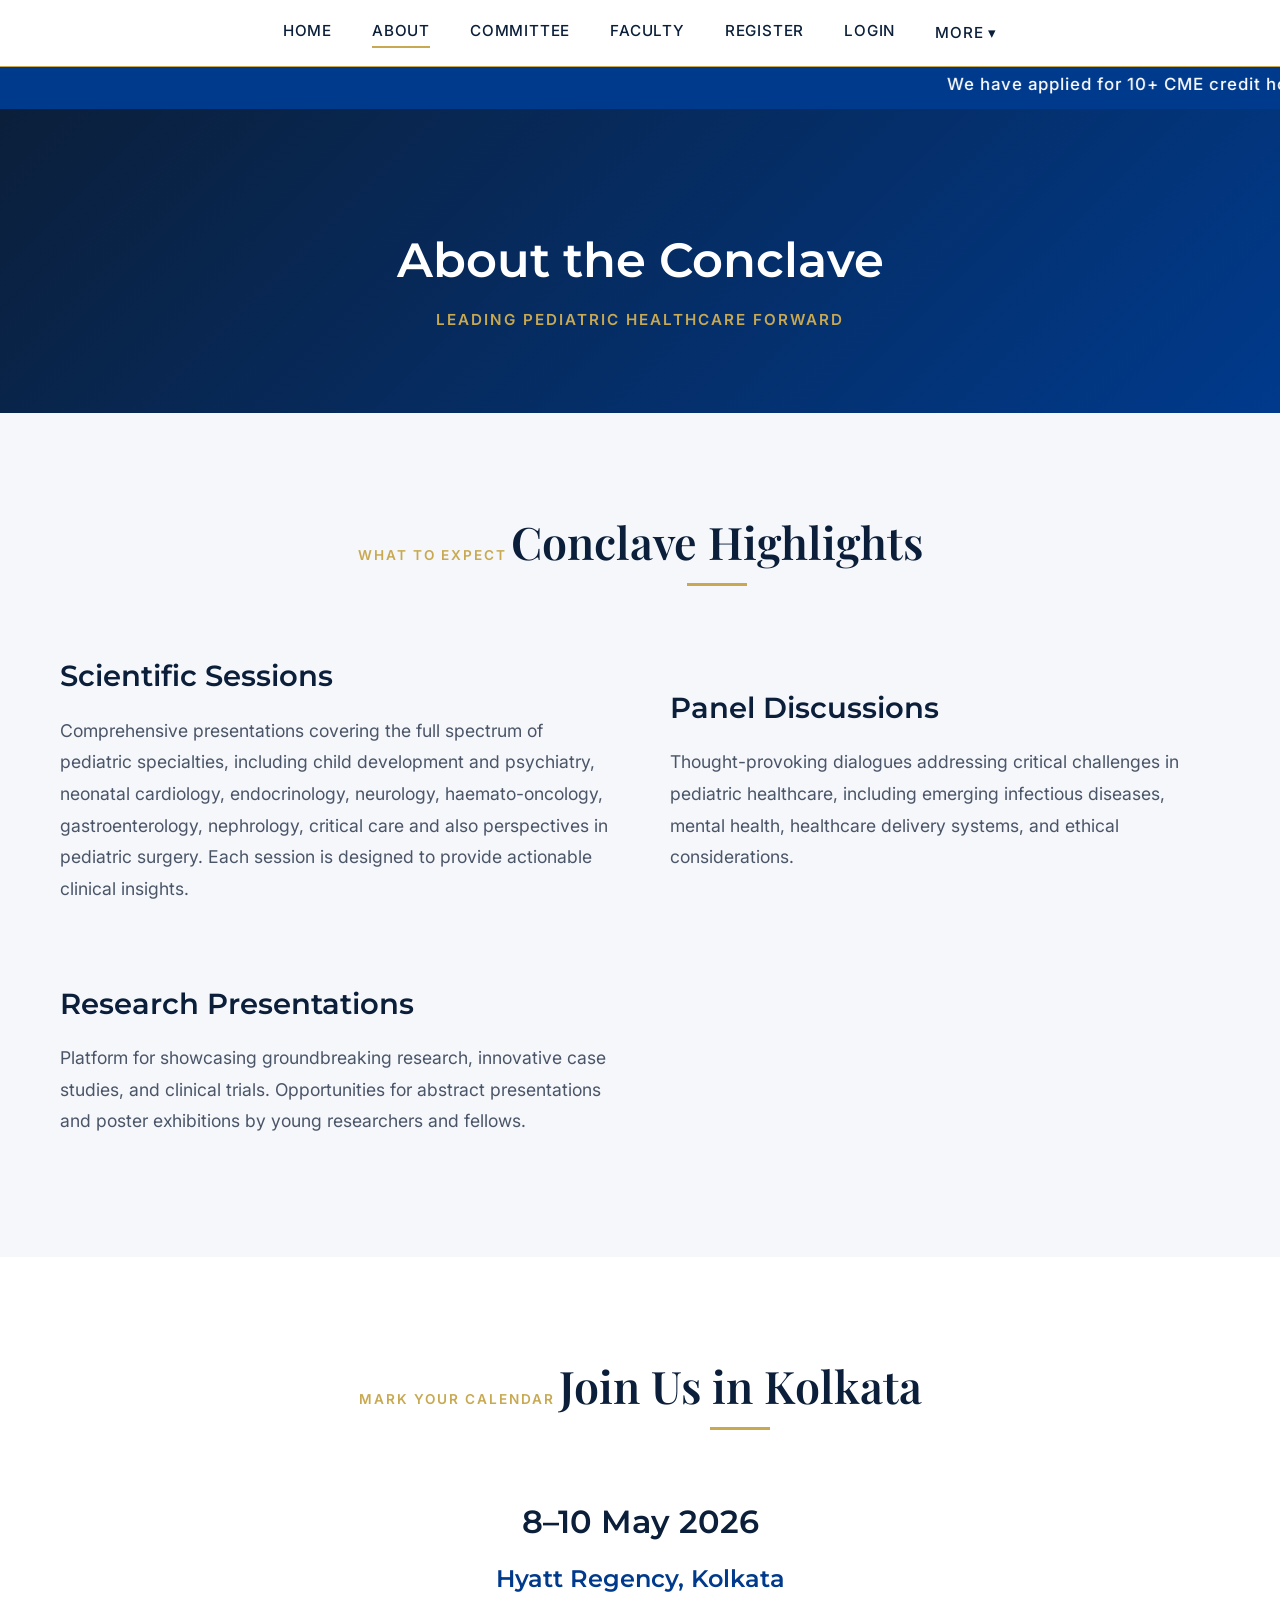
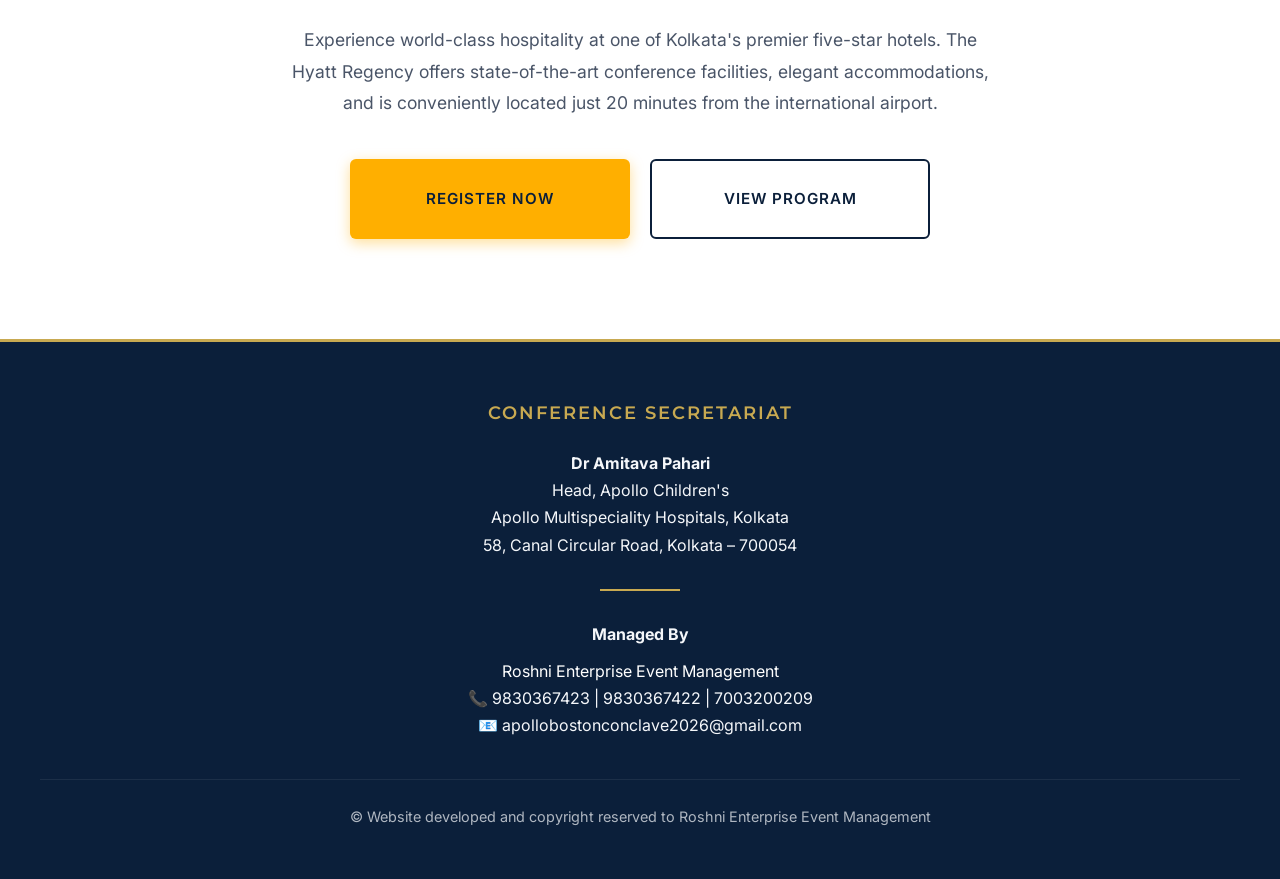
==== commit d8e0edfd: "Update about.html" ====
--- a/about.html
+++ b/about.html
@@ -121,7 +121,7 @@
                     <p>
                         Comprehensive presentations covering the full spectrum of pediatric specialties,
                         including child development and psychiatry, neonatal cardiology, endocrinology, neurology, haemato-oncology, gastroenterology, nephrology, 
-                        critical care and also perspective in pediatric surgery. Each session is designed to provide actionable clinical insights.
+                        critical care and also perspectives in pediatric surgery. Each session is designed to provide actionable clinical insights.
                     </p>
                 </div>
 
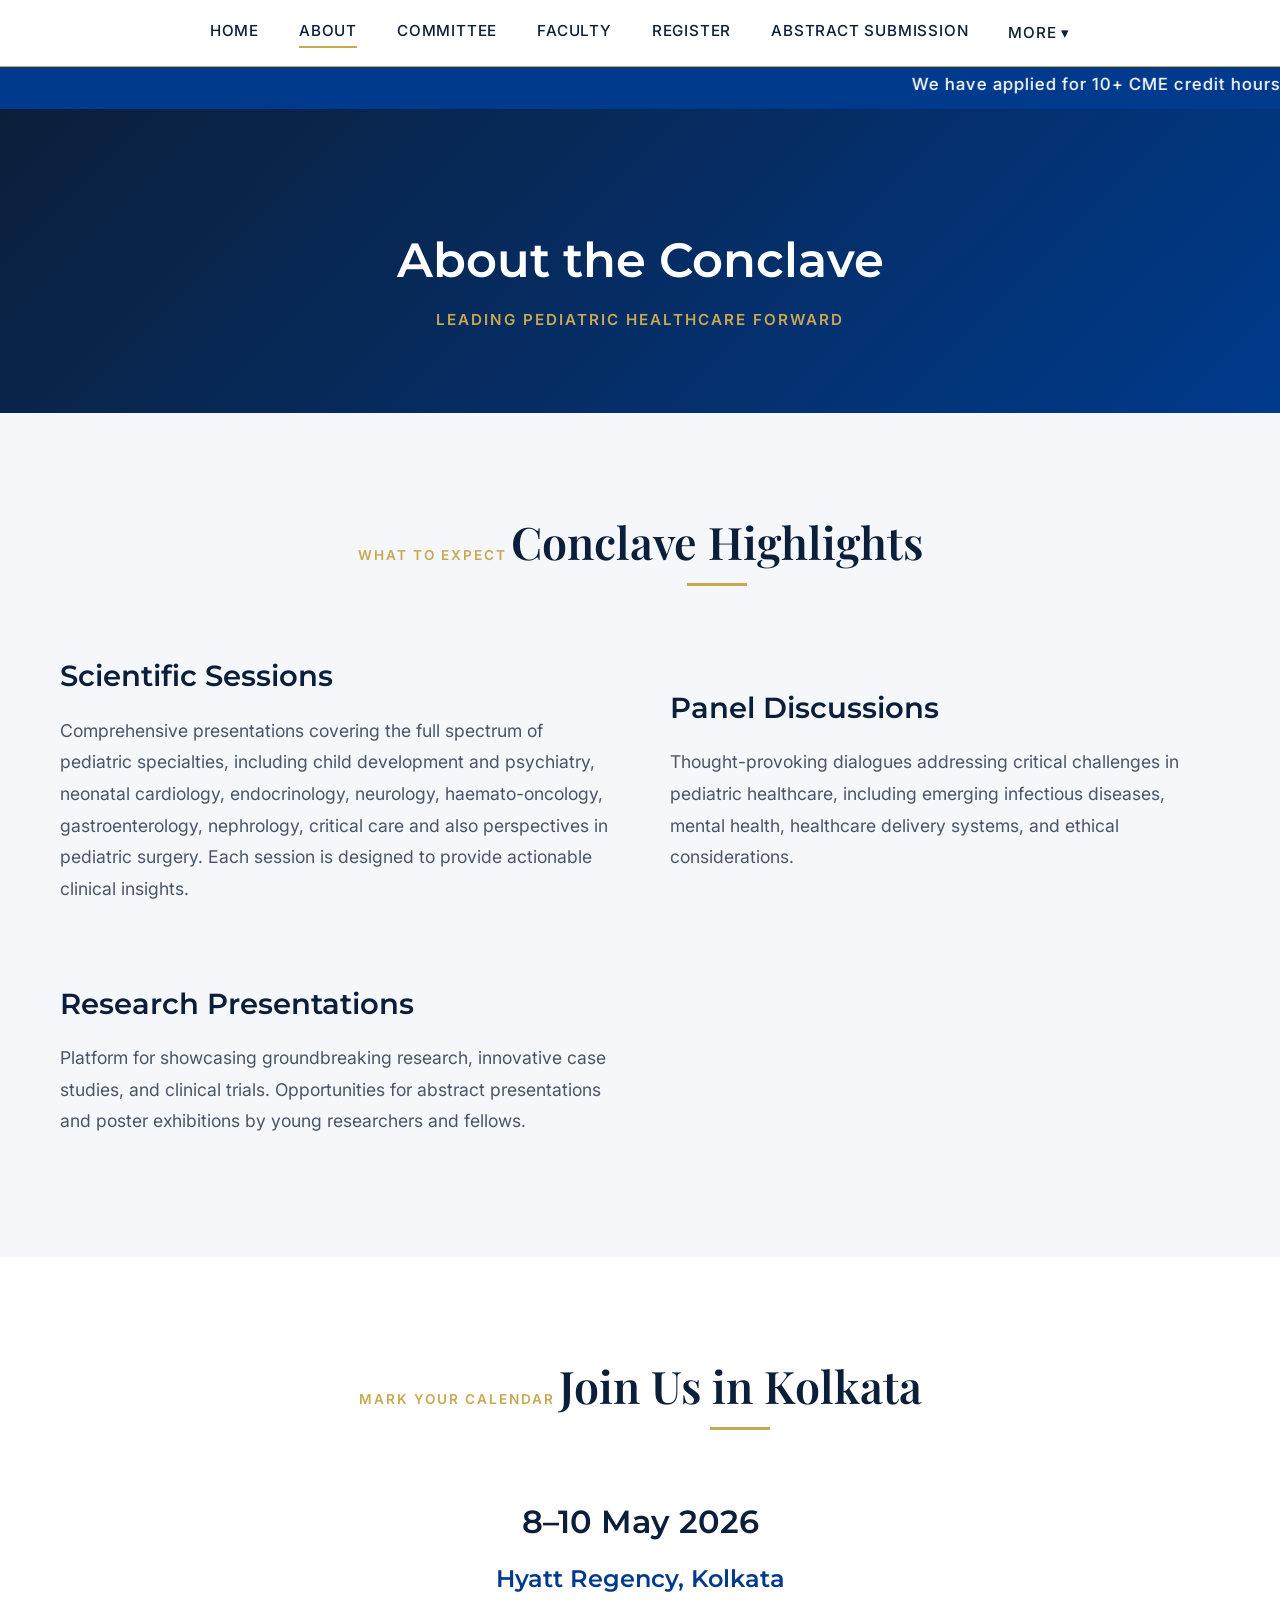
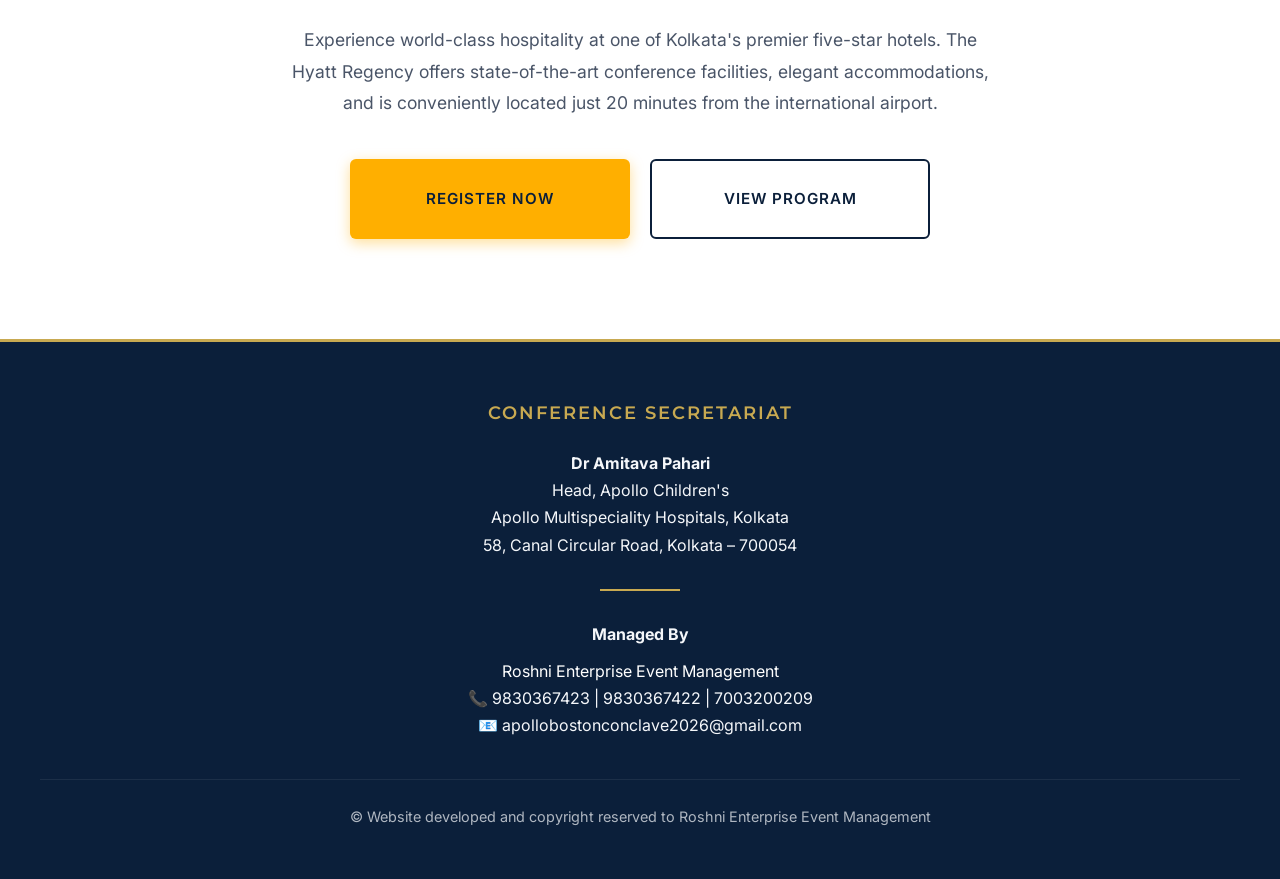
==== commit 2707d9c4: "Lot Changes" ====
--- a/about.html
+++ b/about.html
@@ -27,7 +27,7 @@
                 <a href="committee.html">Committee</a>
                 <a href="speakers.html">Faculty</a>
                 <a href="register.html">Register</a>
-                <a href="login.html">Login</a>
+                <a href="login.html">Abstract Submission</a>
                 <div class="nav-item">
                     <a href="#" class="more-link">More ▾</a>
                     <div class="dropdown">
@@ -120,8 +120,10 @@
                     <h3>Scientific Sessions</h3>
                     <p>
                         Comprehensive presentations covering the full spectrum of pediatric specialties,
-                        including child development and psychiatry, neonatal cardiology, endocrinology, neurology, haemato-oncology, gastroenterology, nephrology, 
-                        critical care and also perspectives in pediatric surgery. Each session is designed to provide actionable clinical insights.
+                        including child development and psychiatry, neonatal cardiology, endocrinology, neurology,
+                        haemato-oncology, gastroenterology, nephrology,
+                        critical care and also perspectives in pediatric surgery. Each session is designed to provide
+                        actionable clinical insights.
                     </p>
                 </div>
 
@@ -198,4 +200,4 @@
     <script src="script.js"></script>
 </body>
 
-</html>
+</html>
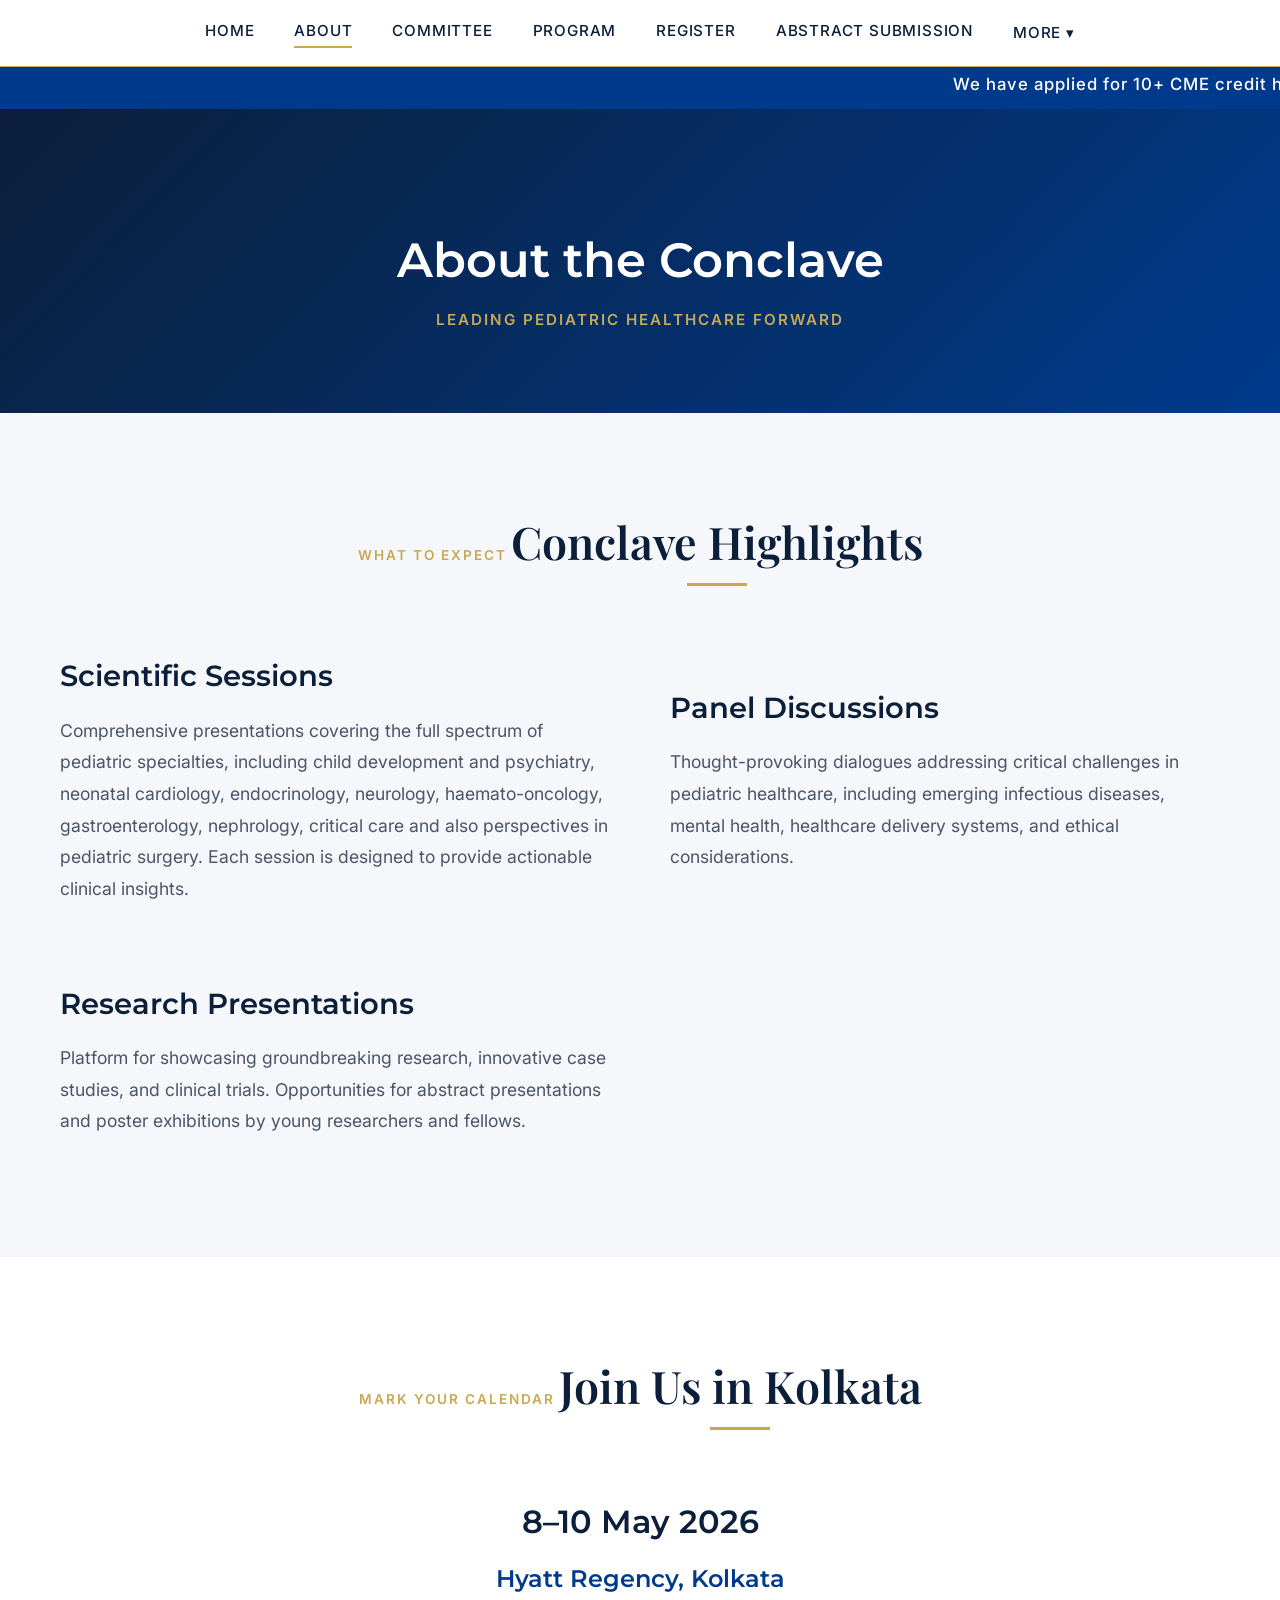
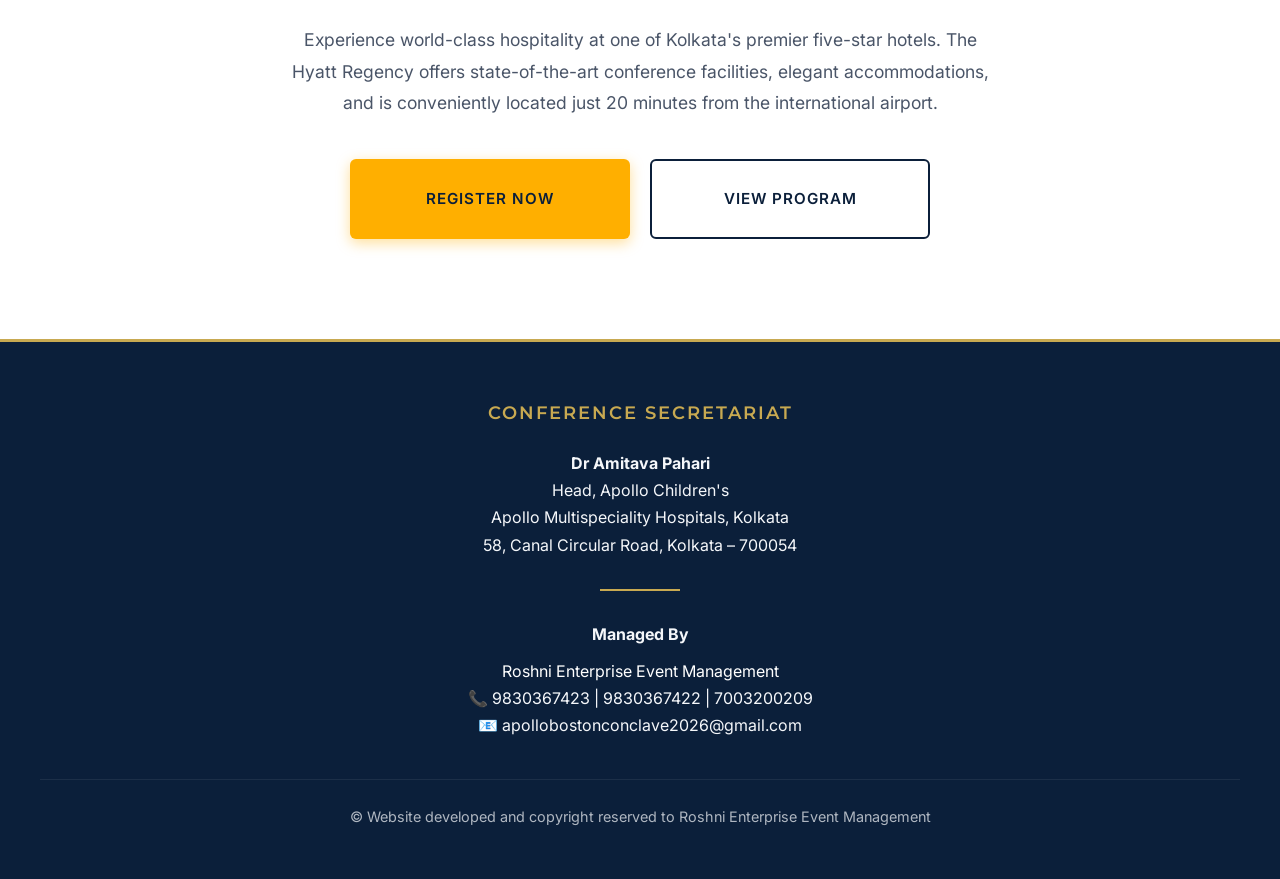
==== commit c252e511: "Lot Changes" ====
--- a/about.html
+++ b/about.html
@@ -11,37 +11,7 @@
 <body>
 
     <!-- LUXURY NAVIGATION -->
-    <nav class="navbar" id="navbar">
-        <div class="nav-container">
-            <!-- <a href="index.html" class="nav-logo">ABC CHILDREN’S CONCLAVE</a> -->
-
-            <div class="burger" id="burger">
-                <span></span>
-                <span></span>
-                <span></span>
-            </div>
-
-            <div class="nav-links" id="navMenu" id="moreDropdown">
-                <a href="index.html">Home</a>
-                <a href="about.html" class="active">About</a>
-                <a href="committee.html">Committee</a>
-                <a href="speakers.html">Faculty</a>
-                <a href="register.html">Register</a>
-                <a href="login.html">Abstract Submission</a>
-                <div class="nav-item">
-                    <a href="#" class="more-link">More ▾</a>
-                    <div class="dropdown">
-                        <a href="program.html">Program</a>
-                        <a href="venue.html">Venue</a>
-                        <a href="sponsor.html">Sponsor</a>
-                        <a href="contact.html">Contact</a>
-                    </div>
-                </div>
-
-
-            </div>
-        </div>
-    </nav>
+    <div id="navbar-placeholder"></div>
     <marquee class="cme-marquee" scrollamount="15" direction="left" onmouseover="this.stop();"
         onmouseout="this.start();">We have applied for 10+ CME credit hours</marquee>
 
--- a/style.css
+++ b/style.css
@@ -762,7 +762,12 @@
 .timeline-speaker {
     font-size: 0.95rem;
     color: var(--light-grey);
-    font-style: italic;
+    font-style: normal;
+}
+
+.timeline-speaker strong {
+    color: #caecb3;
+    font-weight: 600;
 }
 
 /* =====================
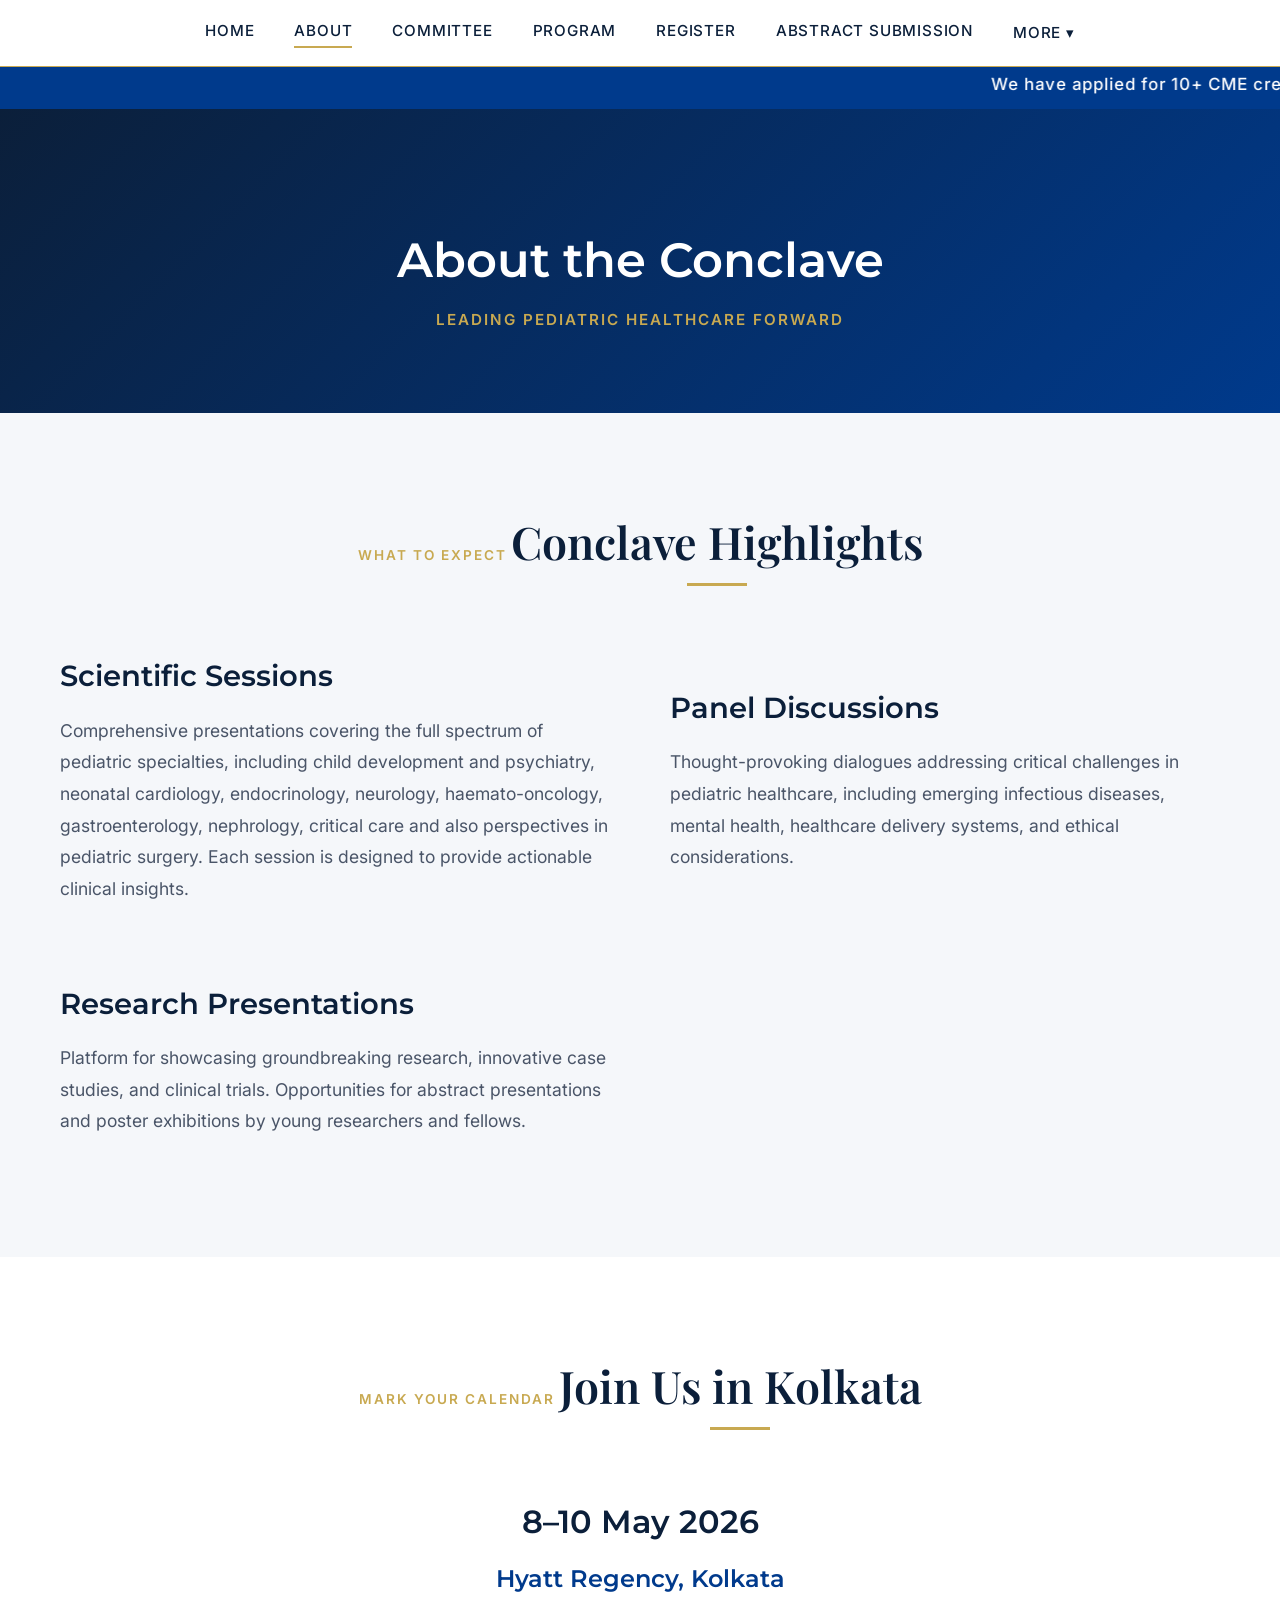
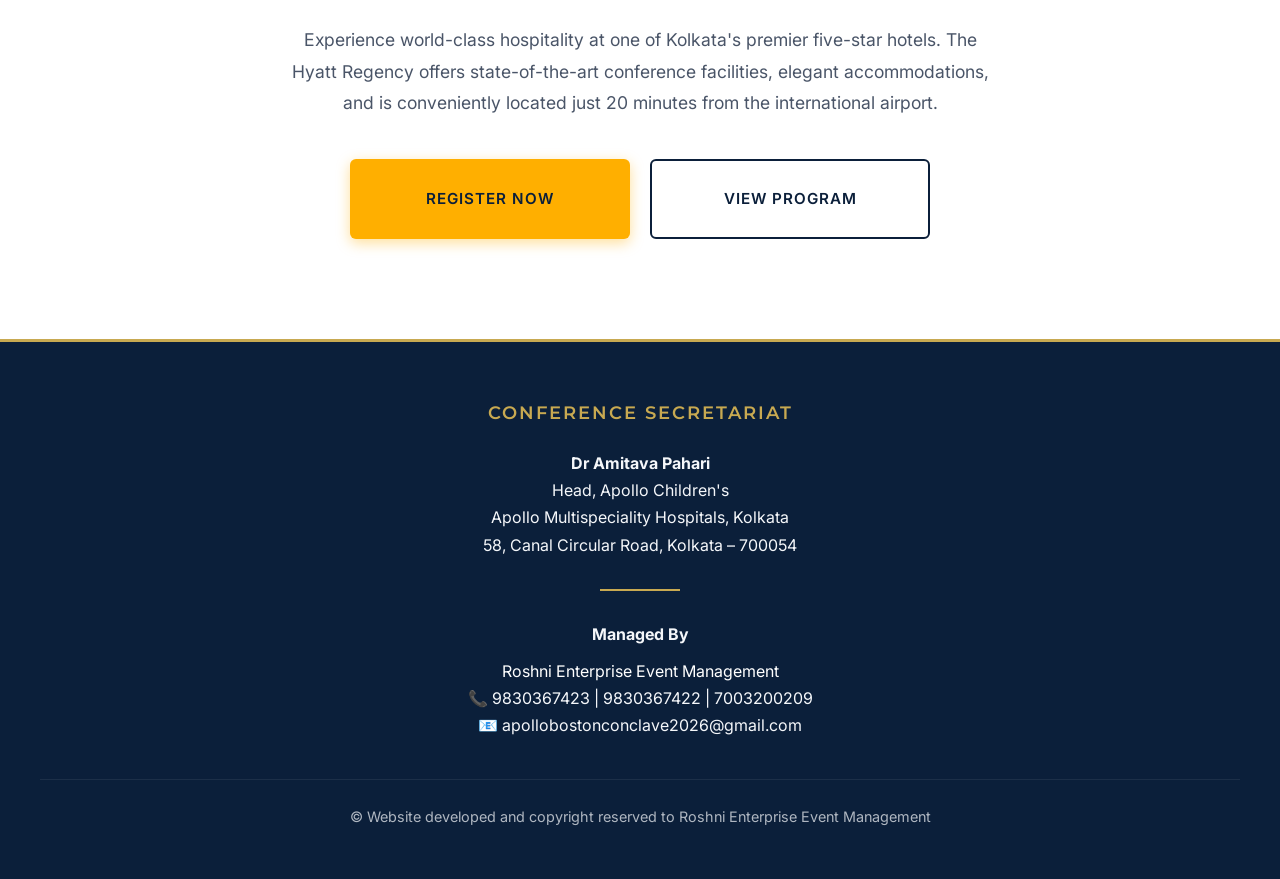
==== commit f3354194: "Lot Changes" ====
--- a/about.html
+++ b/about.html
@@ -159,13 +159,7 @@
 
     <div id="footer-placeholder"></div>
 
-    <script>
-        fetch("footer.html")
-            .then(response => response.text())
-            .then(data => {
-                document.getElementById("footer-placeholder").innerHTML = data;
-            });
-    </script>
+    <div id="footer-placeholder"></div>
 
     <script src="script.js"></script>
 </body>
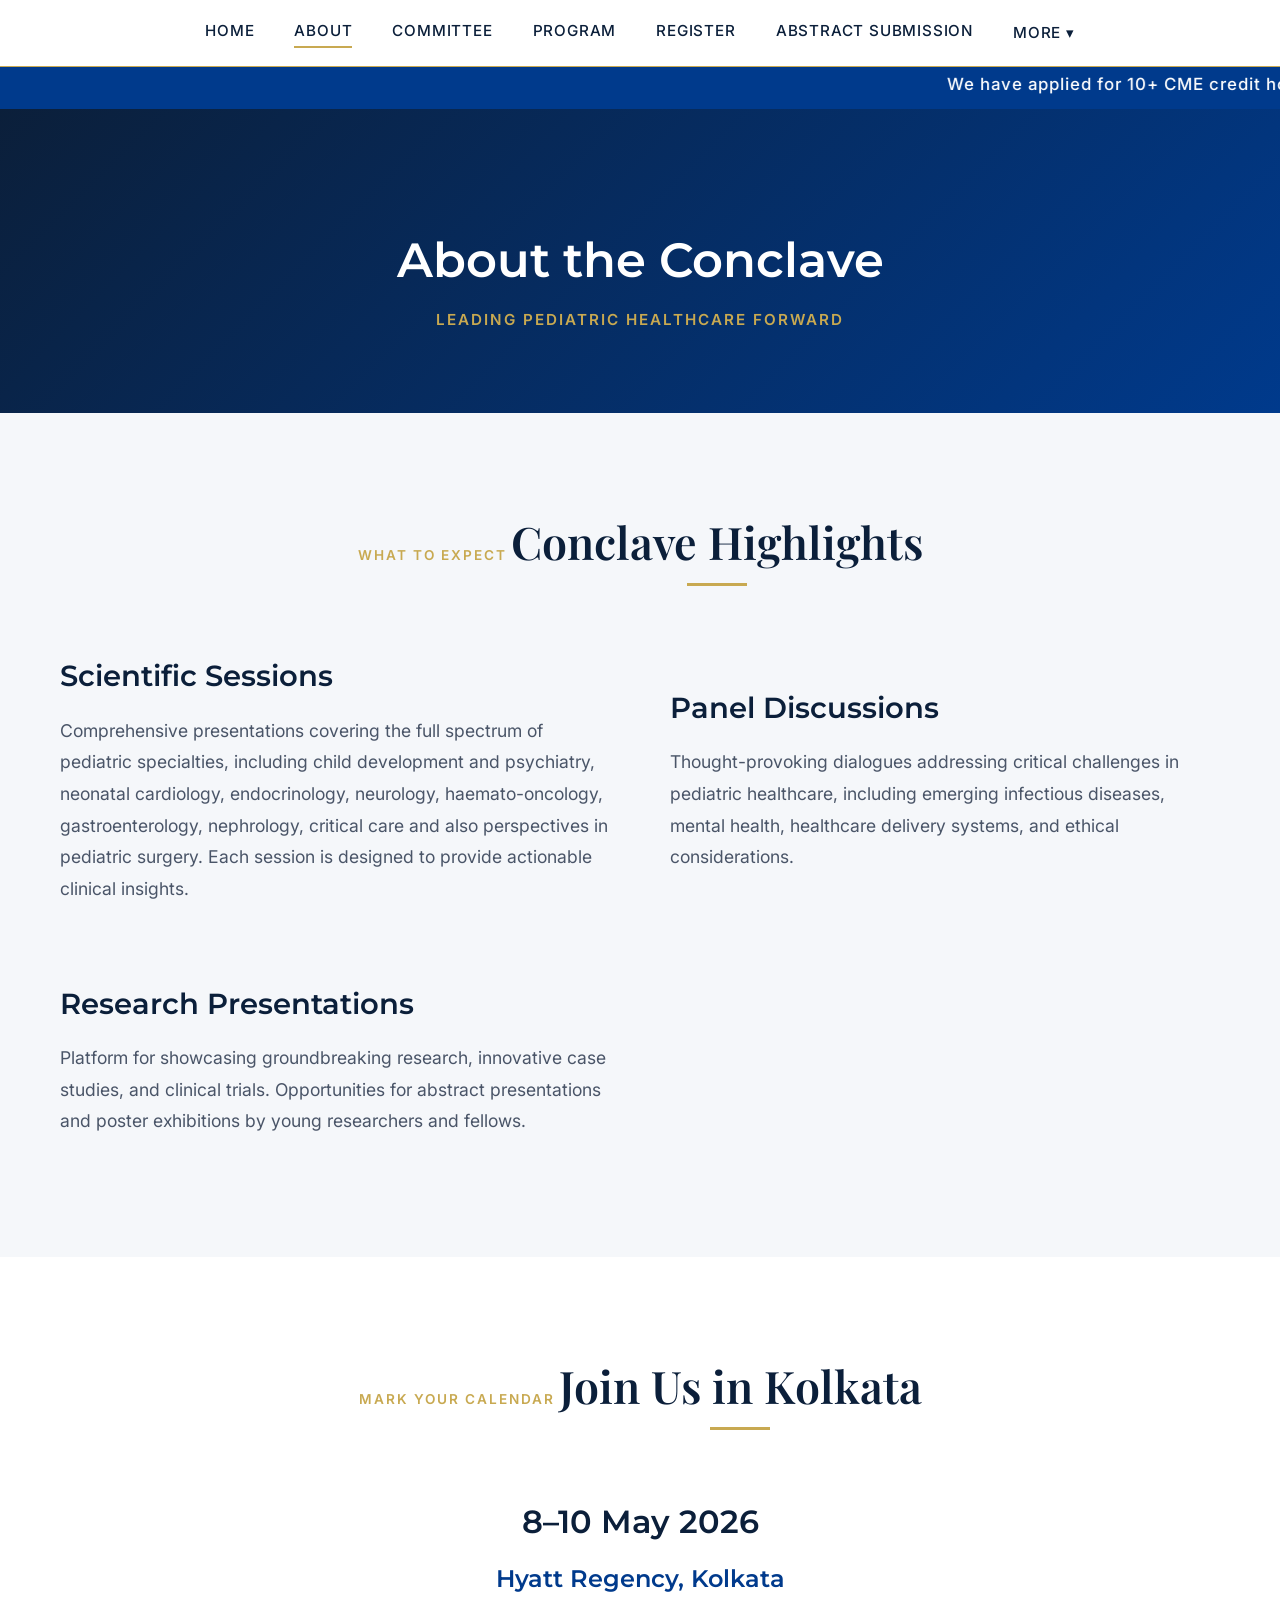
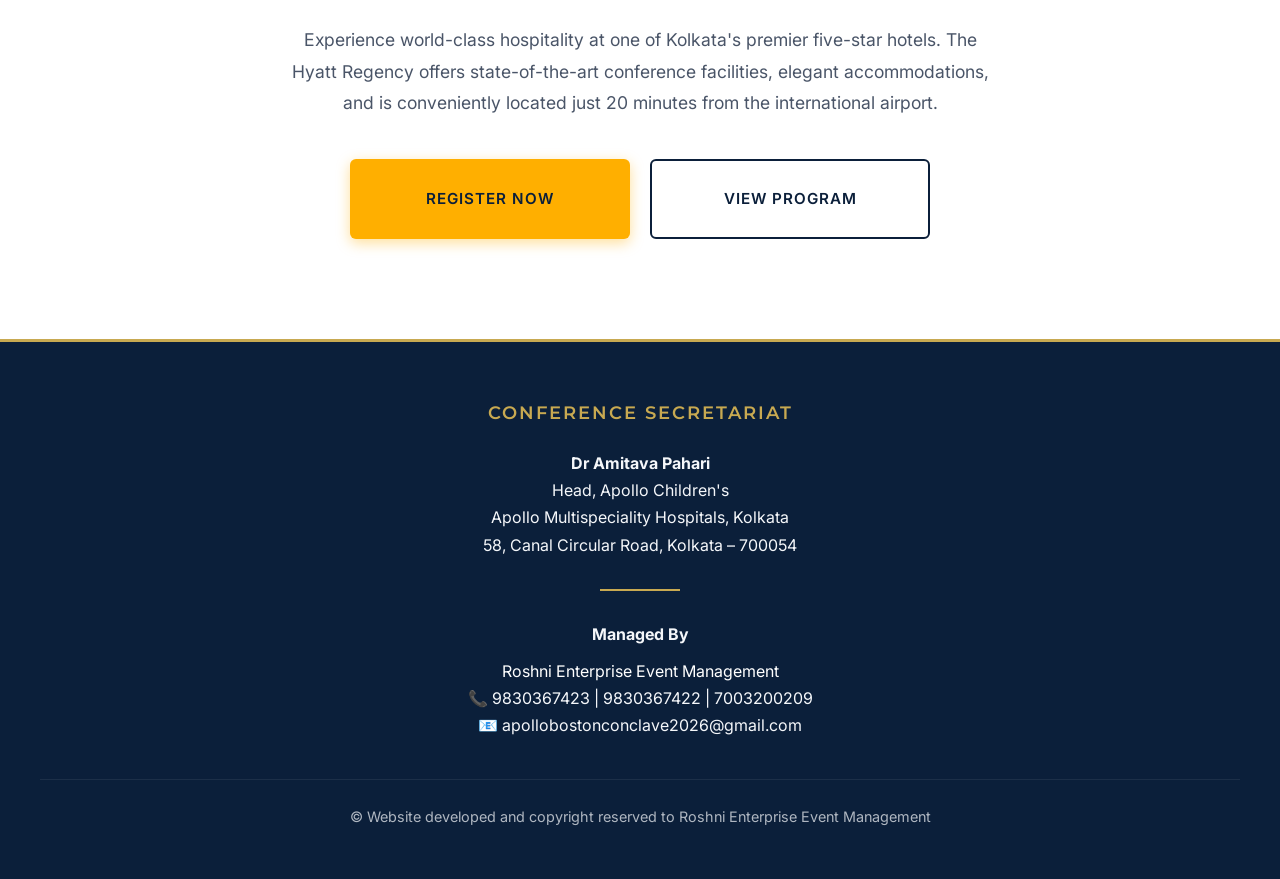
==== commit c38ccfd7: "Lot Changes" ====
--- a/about.html
+++ b/about.html
@@ -159,8 +159,6 @@
 
     <div id="footer-placeholder"></div>
 
-    <div id="footer-placeholder"></div>
-
     <script src="script.js"></script>
 </body>
 
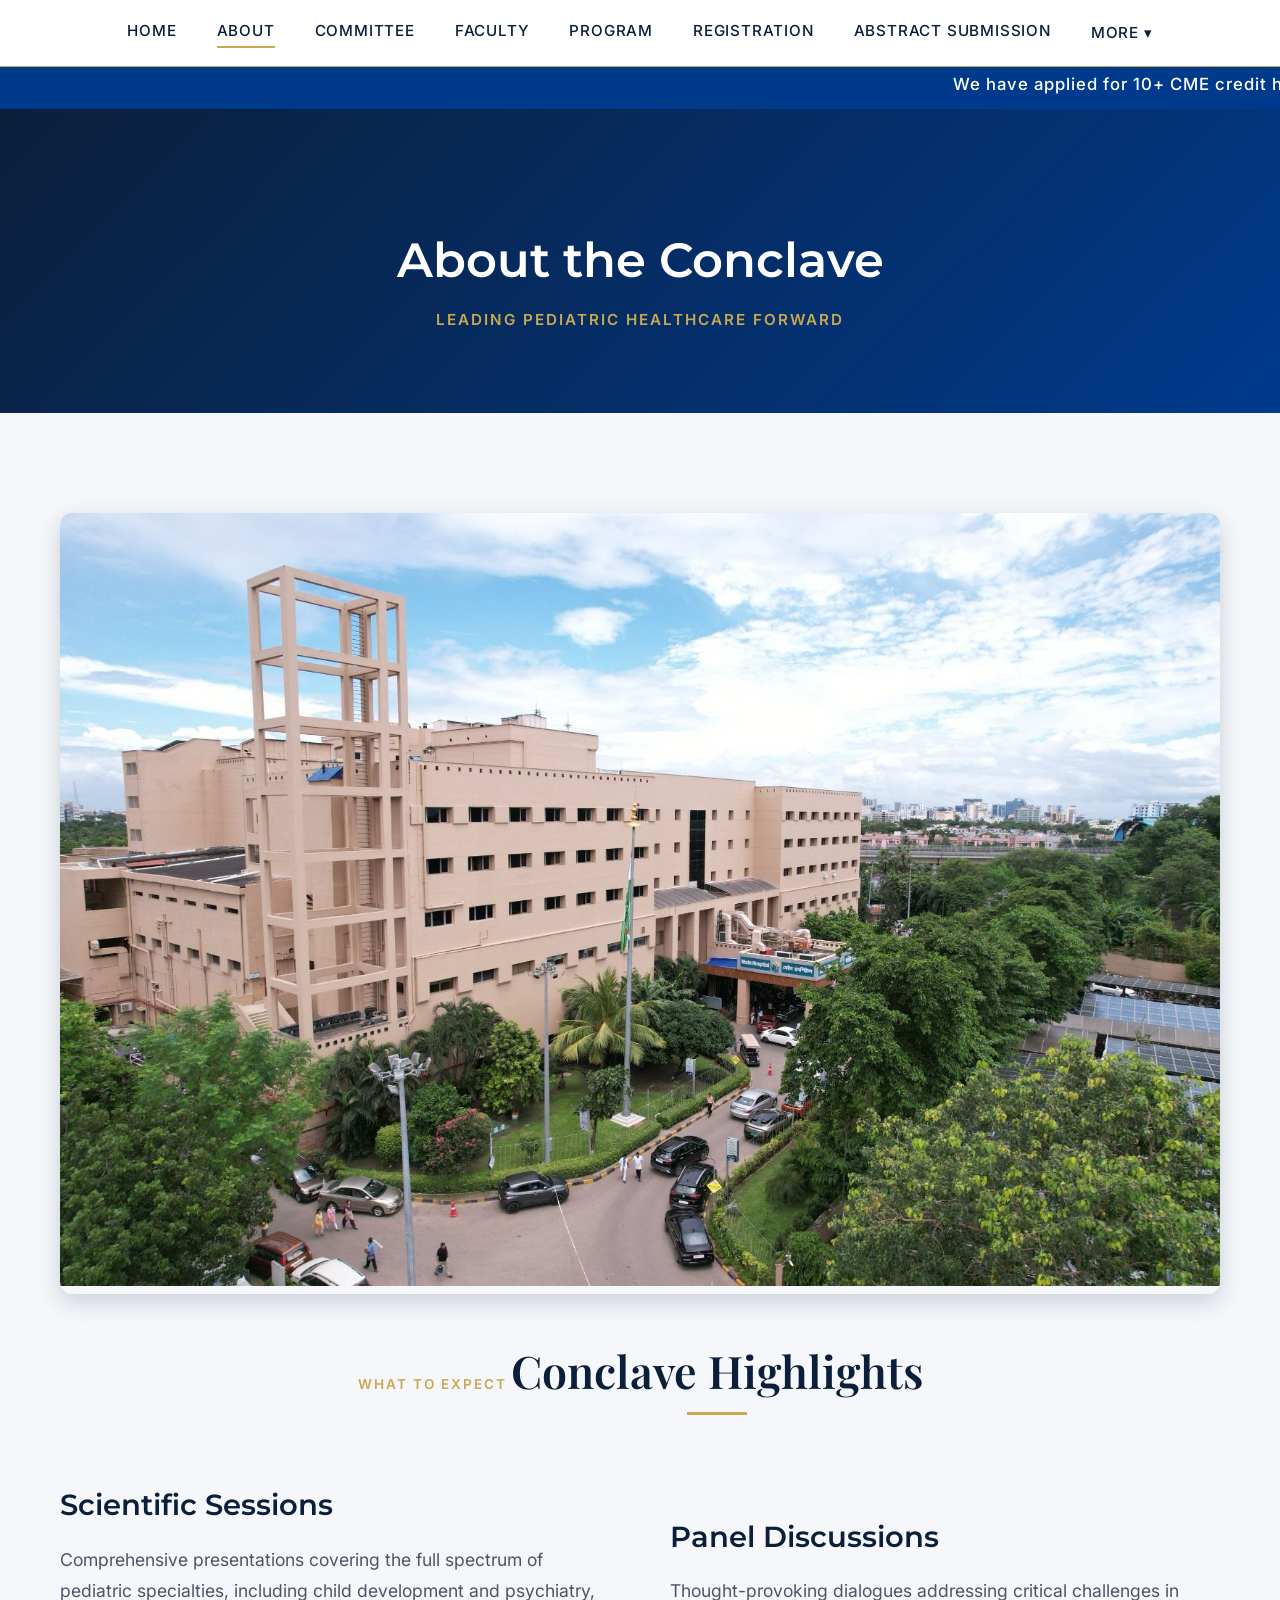
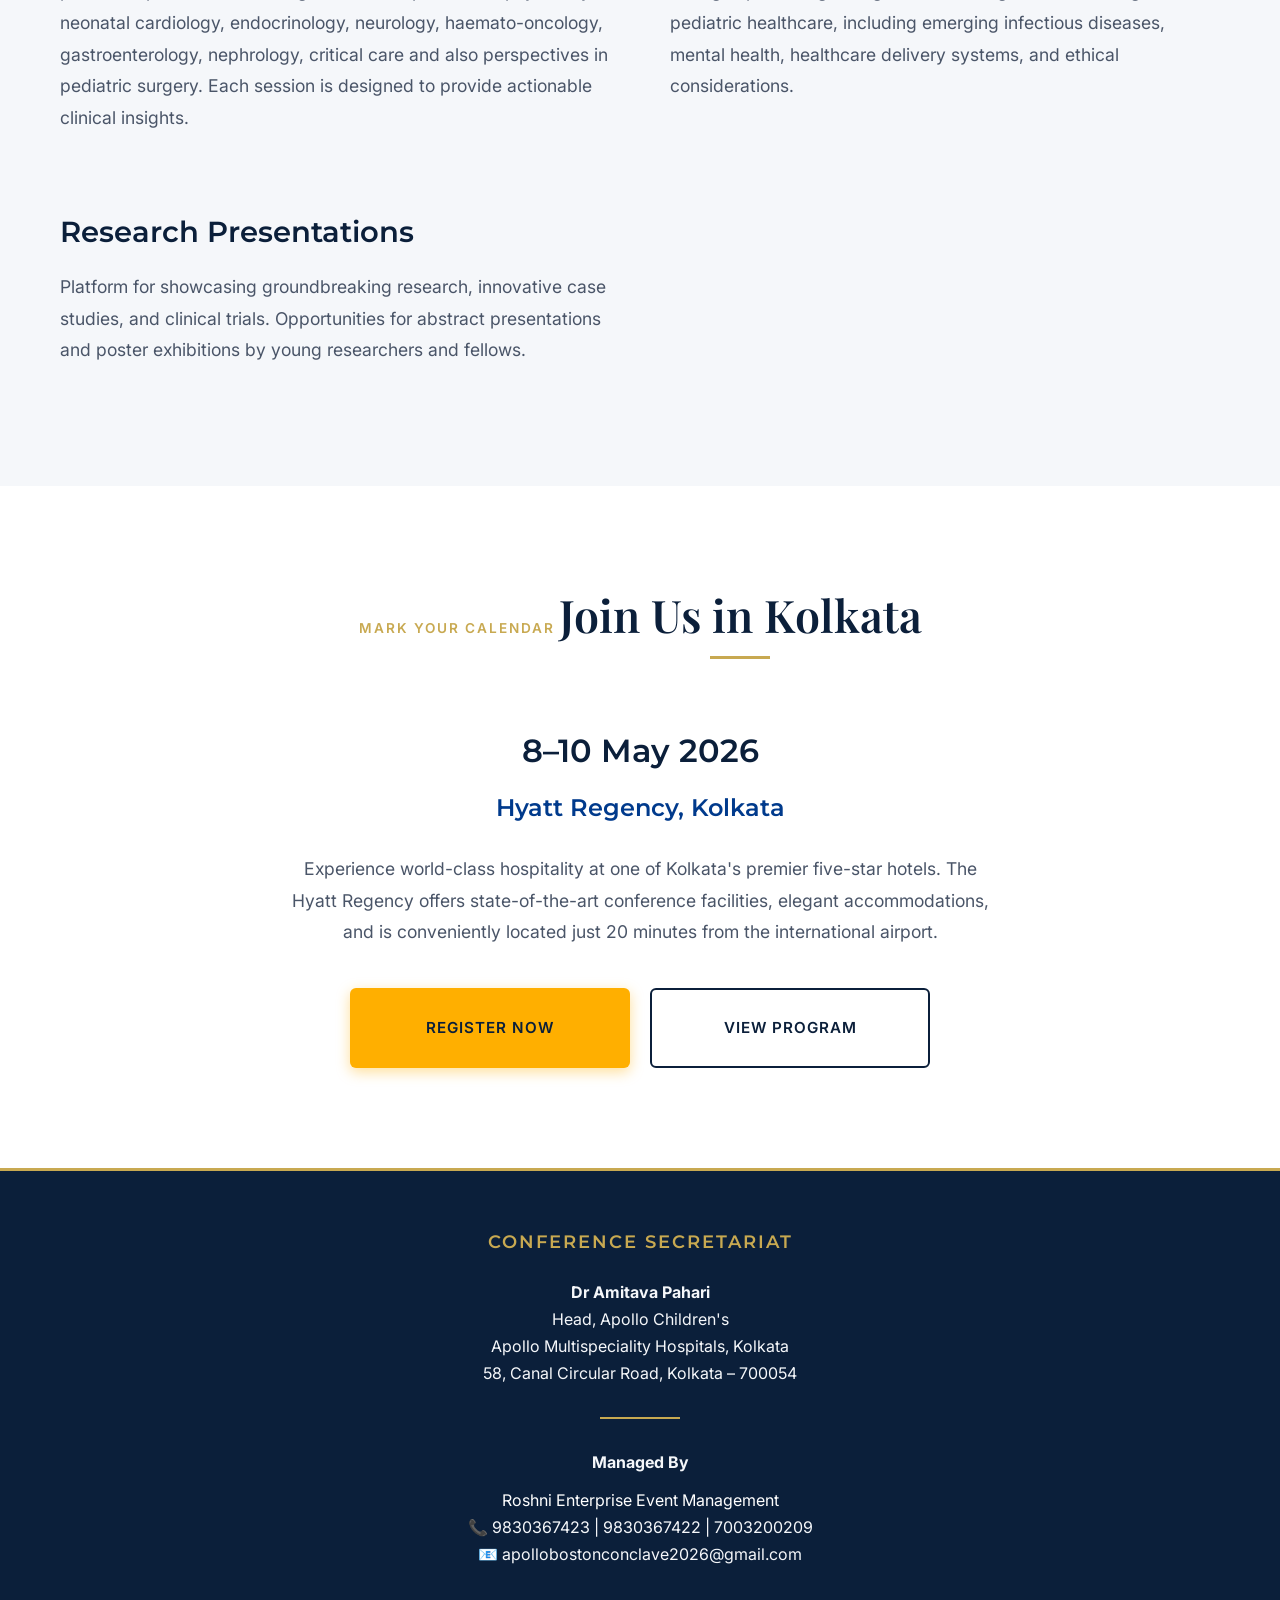
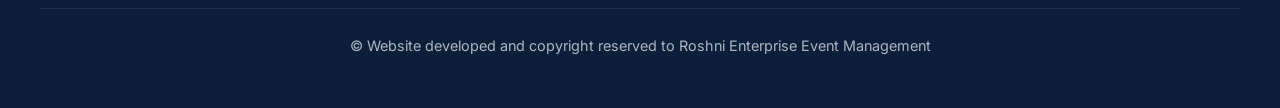
==== commit 44cdfb01: "Lot Changes" ====
--- a/about.html
+++ b/about.html
@@ -80,6 +80,10 @@
     <!-- CONFERENCE HIGHLIGHTS -->
     <section class="section section-alt">
         <div class="container">
+            <div class="venue-image">
+                <img src="images/b1.jpg" alt="apollo Kolkata">
+            </div>
+            <p> <br> </p>
             <div class="section-header">
                 <span class="section-label">What to Expect</span>
                 <h2 class="section-title">Conclave Highlights</h2>
--- a/style.css
+++ b/style.css
@@ -768,6 +768,36 @@
 .timeline-speaker strong {
     color: #caecb3;
     font-weight: 600;
+}
+
+/* Program Row Alignment */
+.program-row {
+    display: flex;
+    flex-direction: row;
+    margin-bottom: 8px;
+    align-items: flex-start;
+}
+
+.program-label {
+    min-width: 140px;
+    color: #caecb3;
+    font-weight: 600;
+    flex-shrink: 0;
+    display: inline-block;
+}
+
+.program-names {
+    color: var(--light-grey);
+}
+
+@media (max-width: 600px) {
+    .program-row {
+        flex-direction: column;
+    }
+    .program-label {
+        min-width: auto;
+        margin-bottom: 2px;
+    }
 }
 
 /* =====================
@@ -2172,6 +2202,11 @@
     background: linear-gradient(160deg, #f8f9fa 0%, #fff 100%);
 }
 
+.stall-card.bronze {
+    border-color: #968703;
+    background: linear-gradient(160deg, #cd803256 0%, #fff 100%);
+}
+
 .stall-badge {
     position: absolute;
     top: -12px;
@@ -2673,4 +2708,76 @@
         top: 15px;
         right: 20px;
     }
+}
+
+/* =====================
+   MOBILE MODAL STYLES
+===================== */
+.modal {
+    display: none;
+    position: fixed;
+    z-index: 9999;
+    left: 0;
+    top: 0;
+    width: 100%;
+    height: 100%;
+    overflow: auto;
+    background-color: rgba(11, 31, 58, 0.85);
+    backdrop-filter: blur(8px);
+    -webkit-backdrop-filter: blur(8px);
+    align-items: center;
+    justify-content: center;
+}
+
+.modal-content {
+    background-color: var(--white);
+    margin: auto;
+    padding: 20px;
+    border: 1px solid var(--soft-gold);
+    width: 95%;
+    max-width: 800px;
+    height: 85vh;
+    border-radius: 12px;
+    position: relative;
+    text-align: center;
+    box-shadow: var(--shadow-strong);
+    animation: modalSlideIn 0.3s ease-out;
+    display: flex;
+    flex-direction: column;
+}
+
+@keyframes modalSlideIn {
+    from {
+        transform: translateY(20px);
+        opacity: 0;
+    }
+
+    to {
+        transform: translateY(0);
+        opacity: 1;
+    }
+}
+
+.modal-close {
+    color: var(--text-grey);
+    position: absolute;
+    top: 5px;
+    right: 15px;
+    font-size: 32px;
+    font-weight: bold;
+    cursor: pointer;
+    transition: color 0.3s;
+    z-index: 10001;
+}
+
+.modal-close:hover {
+    color: var(--apollo-blue);
+}
+
+#pdfContainer {
+    flex-grow: 1;
+    width: 100%;
+    overflow: hidden;
+    border-radius: 8px;
+    background: #f0f0f0;
 }
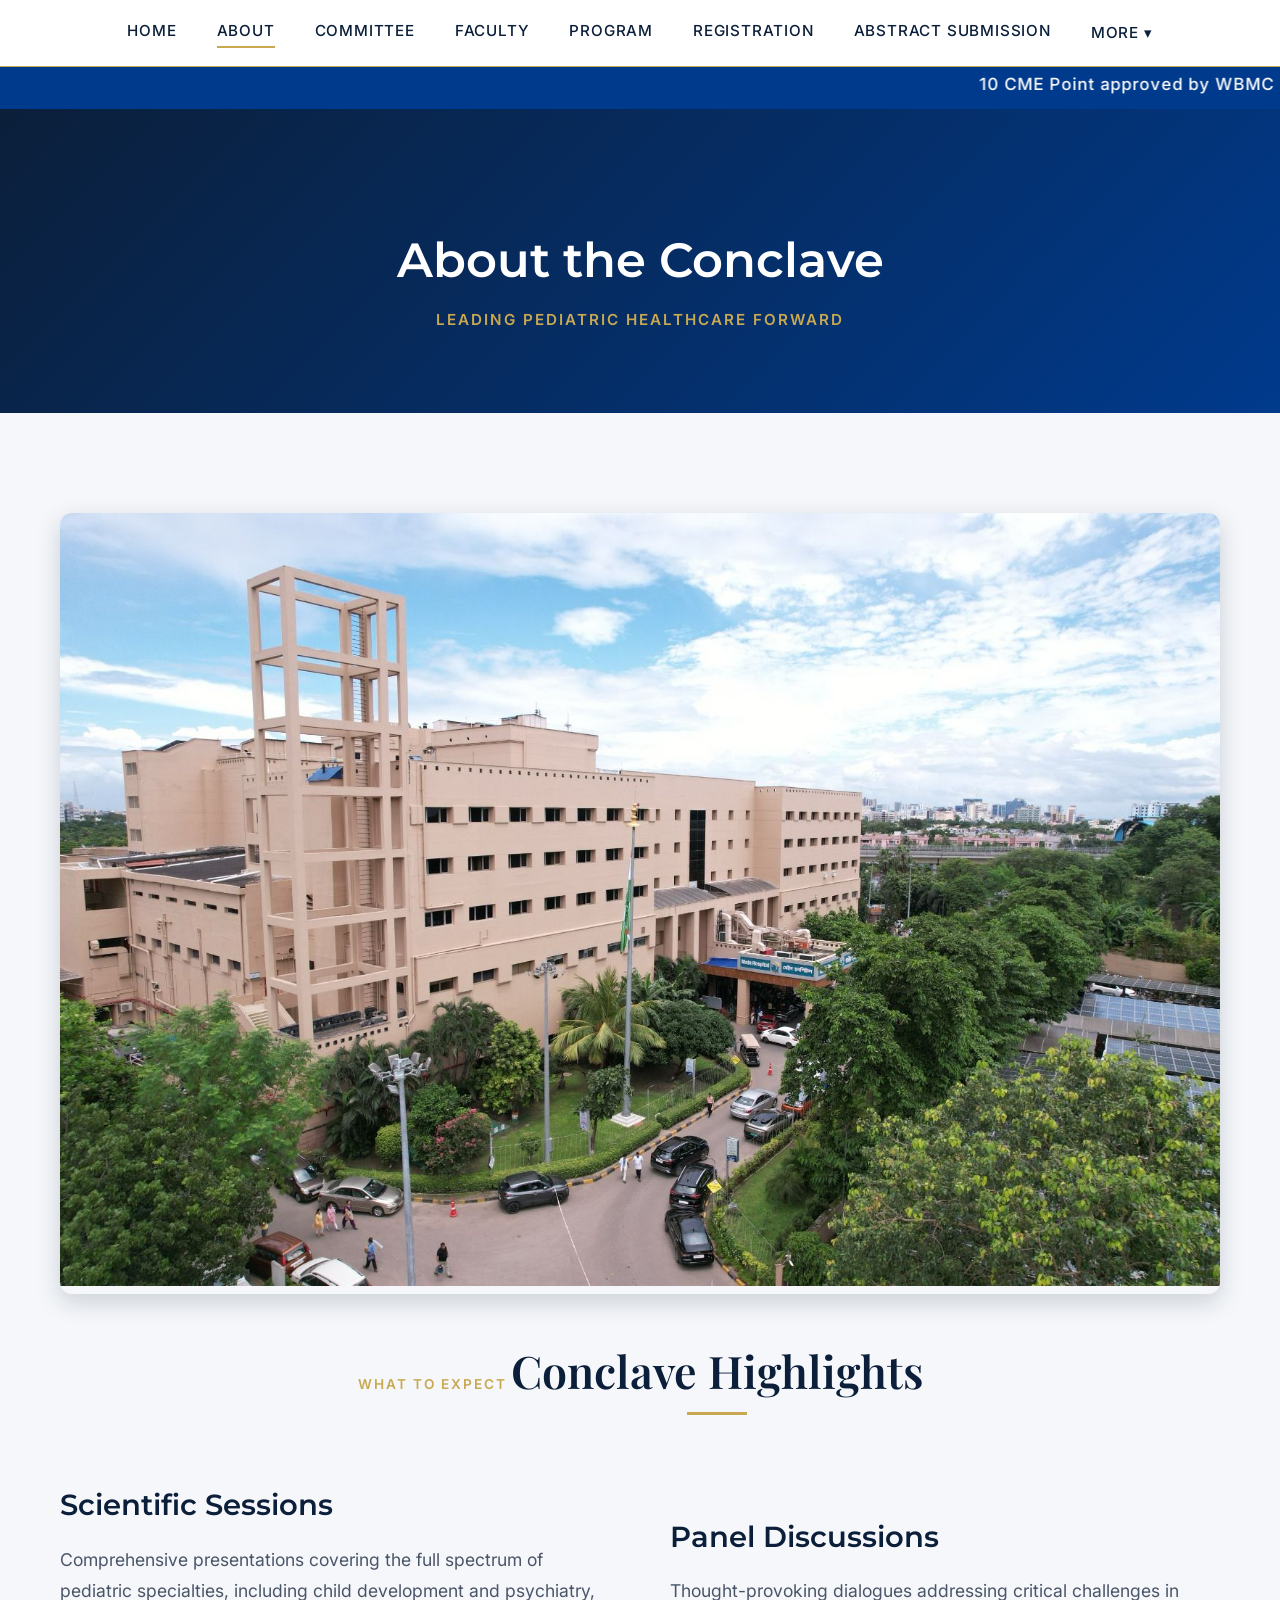
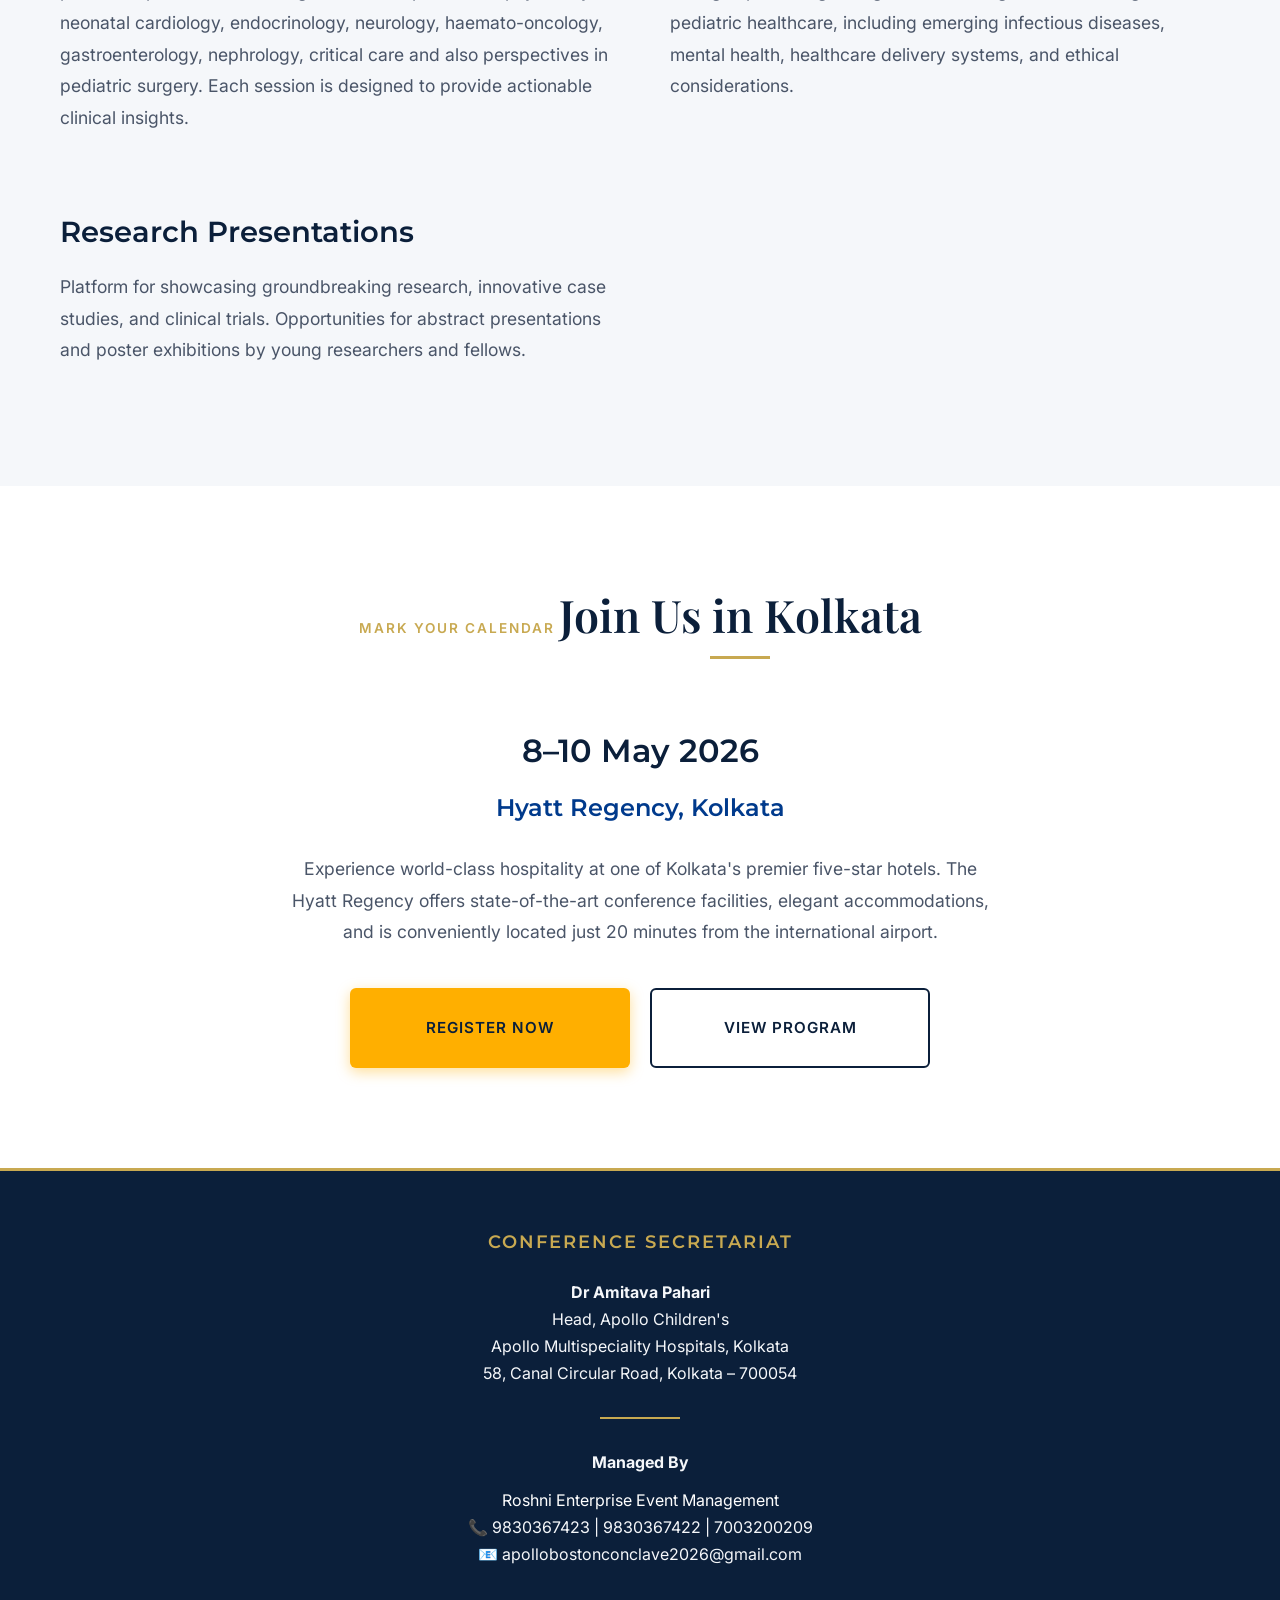
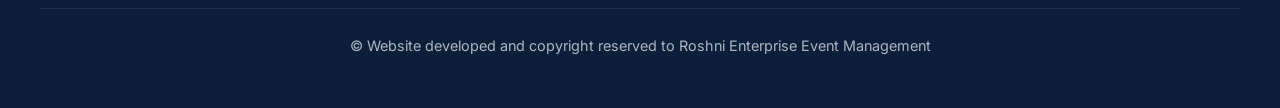
==== commit 6d15cdf3: "Lot Changes" ====
--- a/about.html
+++ b/about.html
@@ -13,7 +13,7 @@
     <!-- LUXURY NAVIGATION -->
     <div id="navbar-placeholder"></div>
     <marquee class="cme-marquee" scrollamount="15" direction="left" onmouseover="this.stop();"
-        onmouseout="this.start();">We have applied for 10+ CME credit hours</marquee>
+        onmouseout="this.start();">10 CME Point approved by WBMC</marquee>
 
     <!-- PAGE BANNER -->
     <div class="page-banner">
